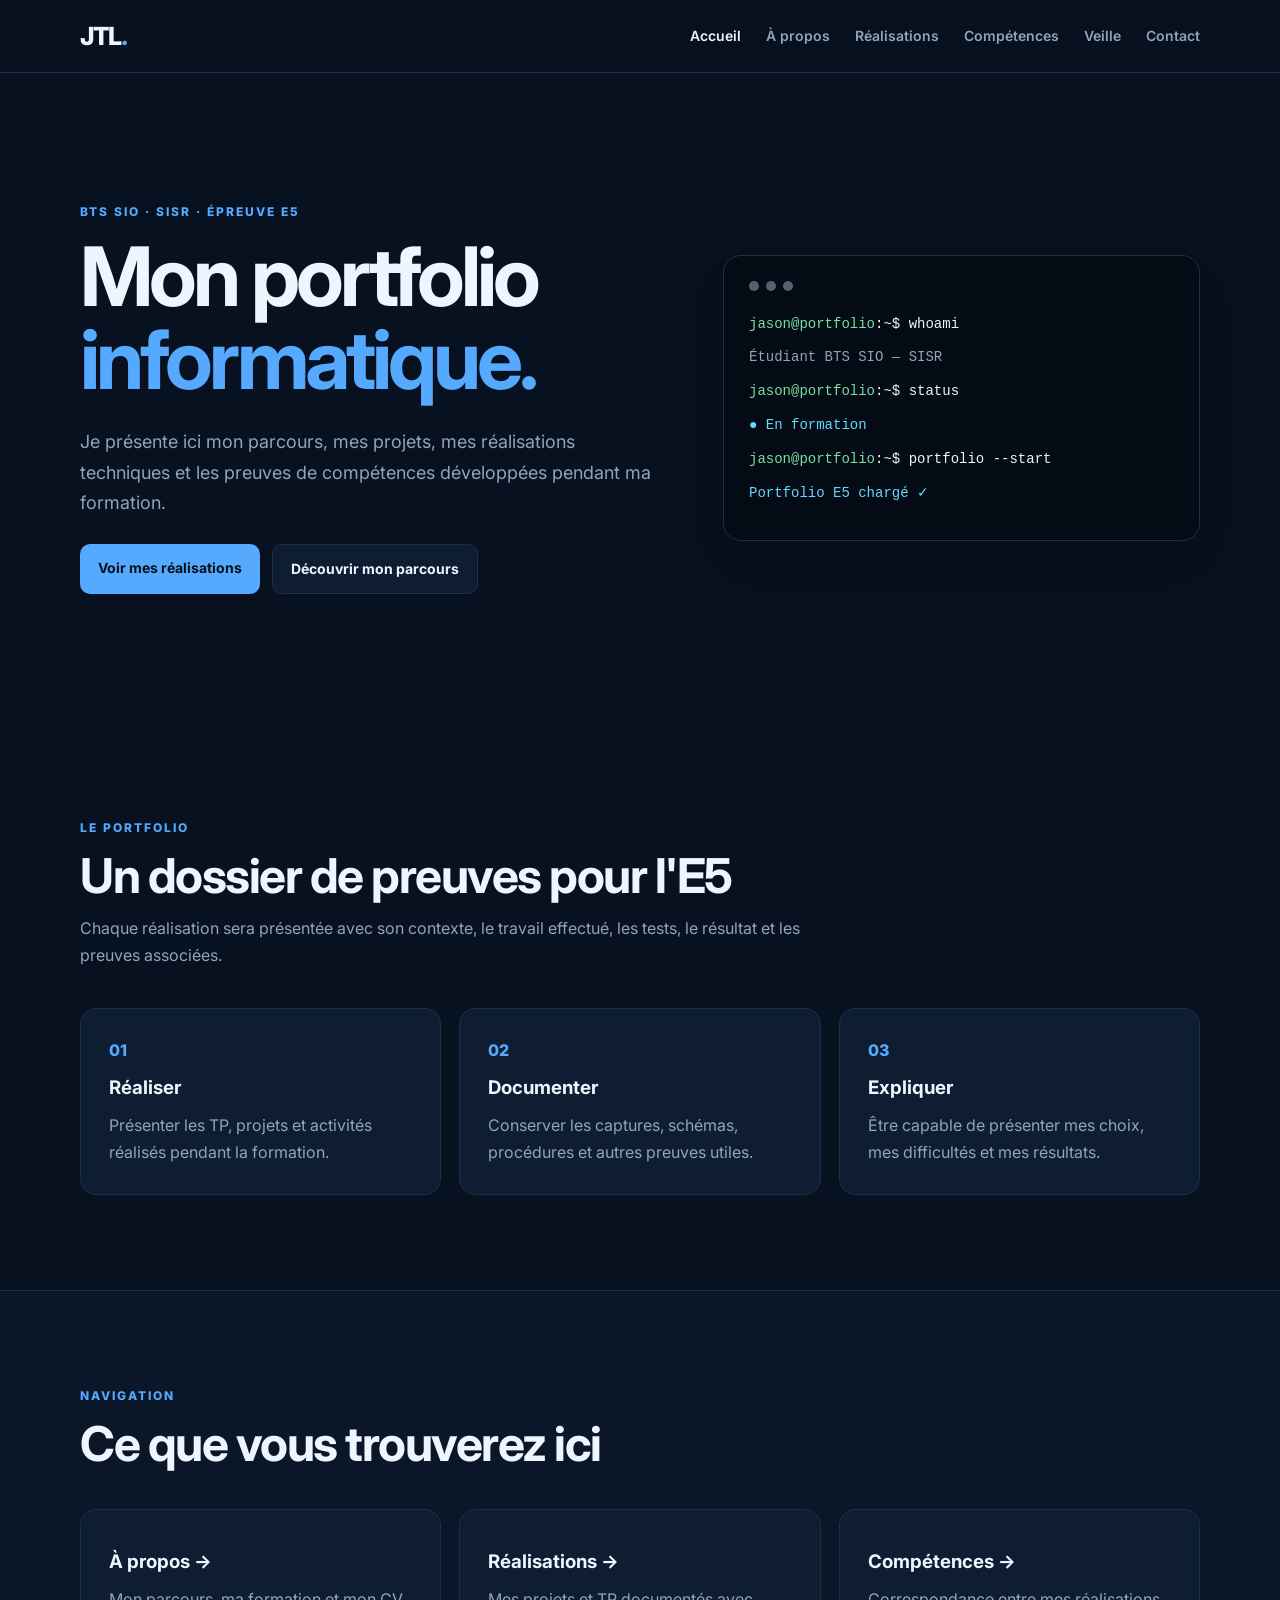
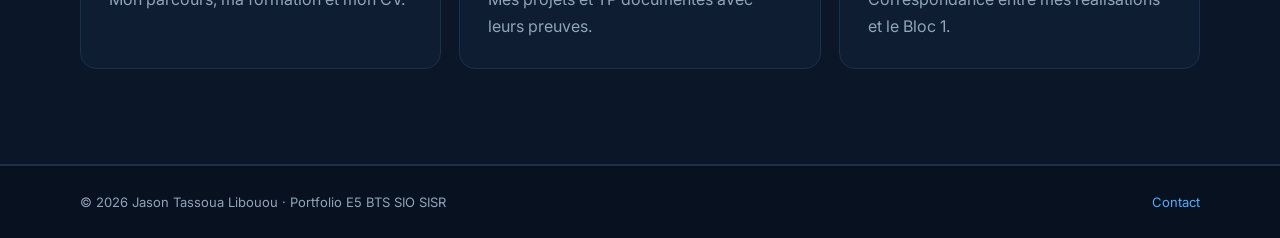
==== index.html @ 5717e43a "Add files via upload" ====
<!DOCTYPE html>
<html lang="fr">
<head>
  <meta charset="UTF-8">
  <meta name="viewport" content="width=device-width, initial-scale=1.0">
  <meta name="description" content="Portfolio E5 - BTS SIO SISR">
  <title>Portfolio E5 | Jason Tassoua Libouou</title>
  <link rel="stylesheet" href="style.css">
</head>
<body>
<header class="header">
  <nav class="nav container">
    <a class="logo" href="index.html">JTL<span>.</span></a>
    <button class="menu-btn" aria-label="Ouvrir le menu">☰</button>
    <div class="nav-links">
      <a class="active" href="index.html">Accueil</a>
      <a href="a-propos.html">À propos</a>
      <a href="realisations.html">Réalisations</a>
      <a href="competences.html">Compétences</a>
      <a href="veille.html">Veille</a>
      <a href="contact.html">Contact</a>
    </div>
  </nav>
</header>

<main>
  <section class="hero container">
    <div class="hero-content">
      <p class="eyebrow">BTS SIO · SISR · Épreuve E5</p>
      <h1>Mon portfolio<br><span>informatique.</span></h1>
      <p class="hero-text">
        Je présente ici mon parcours, mes projets, mes réalisations techniques
        et les preuves de compétences développées pendant ma formation.
      </p>
      <div class="buttons">
        <a class="btn primary" href="realisations.html">Voir mes réalisations</a>
        <a class="btn secondary" href="a-propos.html">Découvrir mon parcours</a>
      </div>
    </div>
    <div class="hero-card">
      <div class="terminal">
        <div class="terminal-top"><i></i><i></i><i></i></div>
        <p><span class="green">jason@portfolio</span>:~$ whoami</p>
        <p class="muted">Étudiant BTS SIO — SISR</p>
        <p><span class="green">jason@portfolio</span>:~$ status</p>
        <p class="blue">● En formation</p>
        <p><span class="green">jason@portfolio</span>:~$ portfolio --start</p>
        <p class="blue">Portfolio E5 chargé ✓</p>
      </div>
    </div>
  </section>

  <section class="section container">
    <div class="section-heading">
      <p class="eyebrow">Le portfolio</p>
      <h2>Un dossier de preuves pour l'E5</h2>
      <p>Chaque réalisation sera présentée avec son contexte, le travail effectué, les tests, le résultat et les preuves associées.</p>
    </div>
    <div class="cards three">
      <article class="card"><span class="number">01</span><h3>Réaliser</h3><p>Présenter les TP, projets et activités réalisés pendant la formation.</p></article>
      <article class="card"><span class="number">02</span><h3>Documenter</h3><p>Conserver les captures, schémas, procédures et autres preuves utiles.</p></article>
      <article class="card"><span class="number">03</span><h3>Expliquer</h3><p>Être capable de présenter mes choix, mes difficultés et mes résultats.</p></article>
    </div>
  </section>

  <section class="section dark-section">
    <div class="container">
      <div class="section-heading">
        <p class="eyebrow">Navigation</p>
        <h2>Ce que vous trouverez ici</h2>
      </div>
      <div class="cards three">
        <a class="card link-card" href="a-propos.html"><h3>À propos →</h3><p>Mon parcours, ma formation et mon CV.</p></a>
        <a class="card link-card" href="realisations.html"><h3>Réalisations →</h3><p>Mes projets et TP documentés avec leurs preuves.</p></a>
        <a class="card link-card" href="competences.html"><h3>Compétences →</h3><p>Correspondance entre mes réalisations et le Bloc 1.</p></a>
      </div>
    </div>
  </section>
</main>

<footer><div class="container footer-content"><p>© 2026 Jason Tassoua Libouou · Portfolio E5 BTS SIO SISR</p><a href="contact.html">Contact</a></div></footer>
<script src="script.js"></script>
</body>
</html>
---- style.css ----
@import url('https://fonts.googleapis.com/css2?family=Inter:wght@400;500;600;700;800&display=swap');
:root{--bg:#07111f;--bg2:#0b1728;--card:#0e1d31;--line:#1b3049;--text:#edf5ff;--muted:#91a4ba;--blue:#55a9ff;--cyan:#62d7ff;--max:1120px}
*{box-sizing:border-box;margin:0;padding:0}html{scroll-behavior:smooth}body{font-family:Inter,Arial,sans-serif;background:var(--bg);color:var(--text);line-height:1.7}a{color:inherit;text-decoration:none}.container{width:min(92%,var(--max));margin:auto}
.header{position:sticky;top:0;z-index:10;background:rgba(7,17,31,.9);backdrop-filter:blur(15px);border-bottom:1px solid var(--line)}.nav{min-height:72px;display:flex;align-items:center;justify-content:space-between}.logo{font-size:25px;font-weight:800;letter-spacing:-1px}.logo span{color:var(--blue)}.nav-links{display:flex;gap:25px}.nav-links a{color:var(--muted);font-size:14px;font-weight:600}.nav-links a:hover,.nav-links .active{color:var(--text)}.menu-btn{display:none;background:none;border:0;color:white;font-size:25px}
.hero{min-height:650px;display:grid;grid-template-columns:1.1fr .9fr;align-items:center;gap:60px}.eyebrow{color:var(--blue);font-size:12px;font-weight:800;letter-spacing:2px;text-transform:uppercase;margin-bottom:12px}.hero h1{font-size:clamp(48px,7vw,82px);line-height:1.02;letter-spacing:-4px}.hero h1 span{color:var(--blue)}.hero-text{max-width:650px;color:var(--muted);font-size:18px;margin:25px 0}.buttons{display:flex;gap:12px;flex-wrap:wrap}.btn{display:inline-block;padding:12px 18px;border-radius:10px;font-weight:700;font-size:14px}.primary{background:var(--blue);color:#06101d}.secondary{border:1px solid var(--line);background:var(--card)}
.terminal{background:#050b14;border:1px solid var(--line);border-radius:18px;padding:25px;box-shadow:0 20px 60px rgba(0,0,0,.25);font-family:monospace;font-size:14px}.terminal-top{display:flex;gap:7px;margin-bottom:22px}.terminal-top i{width:10px;height:10px;border-radius:50%;background:#526273}.terminal p{margin:10px 0}.green{color:#76e0a0}.blue{color:var(--cyan)}.muted{color:var(--muted)}
.section{padding:95px 0}.dark-section,.alt{background:var(--bg2);border-top:1px solid var(--line);border-bottom:1px solid var(--line)}.section-heading{max-width:720px;margin-bottom:38px}.section h2,.page-header h1{font-size:clamp(30px,5vw,48px);line-height:1.1;letter-spacing:-1.5px}.section-heading>p:last-child,.page-header>p:last-child{color:var(--muted);margin-top:12px}.cards{display:grid;gap:18px}.cards.three{grid-template-columns:repeat(3,1fr)}.card{background:var(--card);border:1px solid var(--line);border-radius:16px;padding:28px}.card h3{margin:8px 0}.card p{color:var(--muted)}.number{color:var(--blue);font-weight:800}.link-card{transition:.2s}.link-card:hover{transform:translateY(-4px);border-color:#315a82}
.page-header{padding:105px 0 55px}.page-header h1{font-size:clamp(45px,7vw,70px)}.two-col{display:grid;grid-template-columns:1.4fr .8fr;gap:60px}.two-col p{color:var(--muted);margin:14px 0}.info-box{background:var(--card);border:1px solid var(--line);border-radius:16px;padding:28px;height:max-content}.info-box p{margin:4px 0}.timeline{border-left:1px solid #29445f;margin-left:8px}.timeline-item{padding:0 0 35px 30px;position:relative}.timeline-item:before{content:"";position:absolute;left:-6px;top:9px;width:11px;height:11px;background:var(--blue);border-radius:50%}.timeline-item span{font-size:12px;color:var(--blue);font-weight:800;text-transform:uppercase}.timeline-item p{color:var(--muted)}.cv-section{display:flex;align-items:center;justify-content:space-between;gap:30px}
.notice{padding:18px 22px;background:#0b2036;border:1px solid #21496d;border-radius:12px;margin-bottom:30px;color:#c7d9ec}.realisation-grid{display:grid;grid-template-columns:repeat(3,1fr);gap:18px}.project-card{background:var(--card);border:1px solid var(--line);border-radius:16px;padding:28px;min-height:230px}.project-card h2{font-size:24px;margin:15px 0 10px}.project-card p{color:var(--muted)}.project-card a{display:inline-block;color:var(--blue);font-weight:700;margin-top:20px}.tag{font-size:11px;color:var(--blue);font-weight:800;letter-spacing:1px}
.detail{display:grid;grid-template-columns:1fr 1fr;gap:18px}.detail article{background:var(--card);border:1px solid var(--line);padding:30px;border-radius:16px}.detail h2{font-size:24px;margin:10px 0}.detail p{color:var(--muted)}.step{color:var(--blue);font-weight:800}
.skills-grid{display:grid;grid-template-columns:repeat(2,1fr);gap:18px}.skill{background:var(--card);border:1px solid var(--line);border-radius:16px;padding:30px}.skill>span{color:var(--blue);font-weight:800}.skill h2{font-size:23px;margin:9px 0}.skill p{color:var(--muted)}.skill-proof{border-top:1px solid var(--line);margin-top:18px;padding-top:14px;color:#c4d5e6;font-size:13px}
.table-wrap{overflow:auto;border:1px solid var(--line);border-radius:12px}table{width:100%;border-collapse:collapse;min-width:650px}th,td{text-align:left;padding:14px;border-bottom:1px solid var(--line)}th{background:#102238;font-size:12px;color:var(--blue)}td{color:var(--muted)}
.contact-grid{display:grid;grid-template-columns:repeat(3,1fr);gap:18px}.contact-card{background:var(--card);border:1px solid var(--line);border-radius:16px;padding:30px}.contact-card>span{font-size:24px;color:var(--blue)}.contact-card h2{margin:10px 0}.contact-card p{color:var(--muted)}
footer{border-top:1px solid var(--line);padding:25px 0}.footer-content{display:flex;justify-content:space-between;gap:20px;color:var(--muted);font-size:13px}.footer-content a{color:var(--blue)}
@media(max-width:800px){.menu-btn{display:block}.nav-links{display:none;position:absolute;top:72px;left:0;width:100%;padding:20px;background:var(--bg2);flex-direction:column;border-bottom:1px solid var(--line)}.nav-links.open{display:flex}.hero,.two-col,.detail{grid-template-columns:1fr}.cards.three,.realisation-grid,.skills-grid,.contact-grid{grid-template-columns:1fr}.hero{padding:70px 0}.terminal{margin-bottom:30px}.cv-section{display:block}.cv-section .btn{margin-top:20px}.hero h1{letter-spacing:-2px}.section{padding:70px 0}}
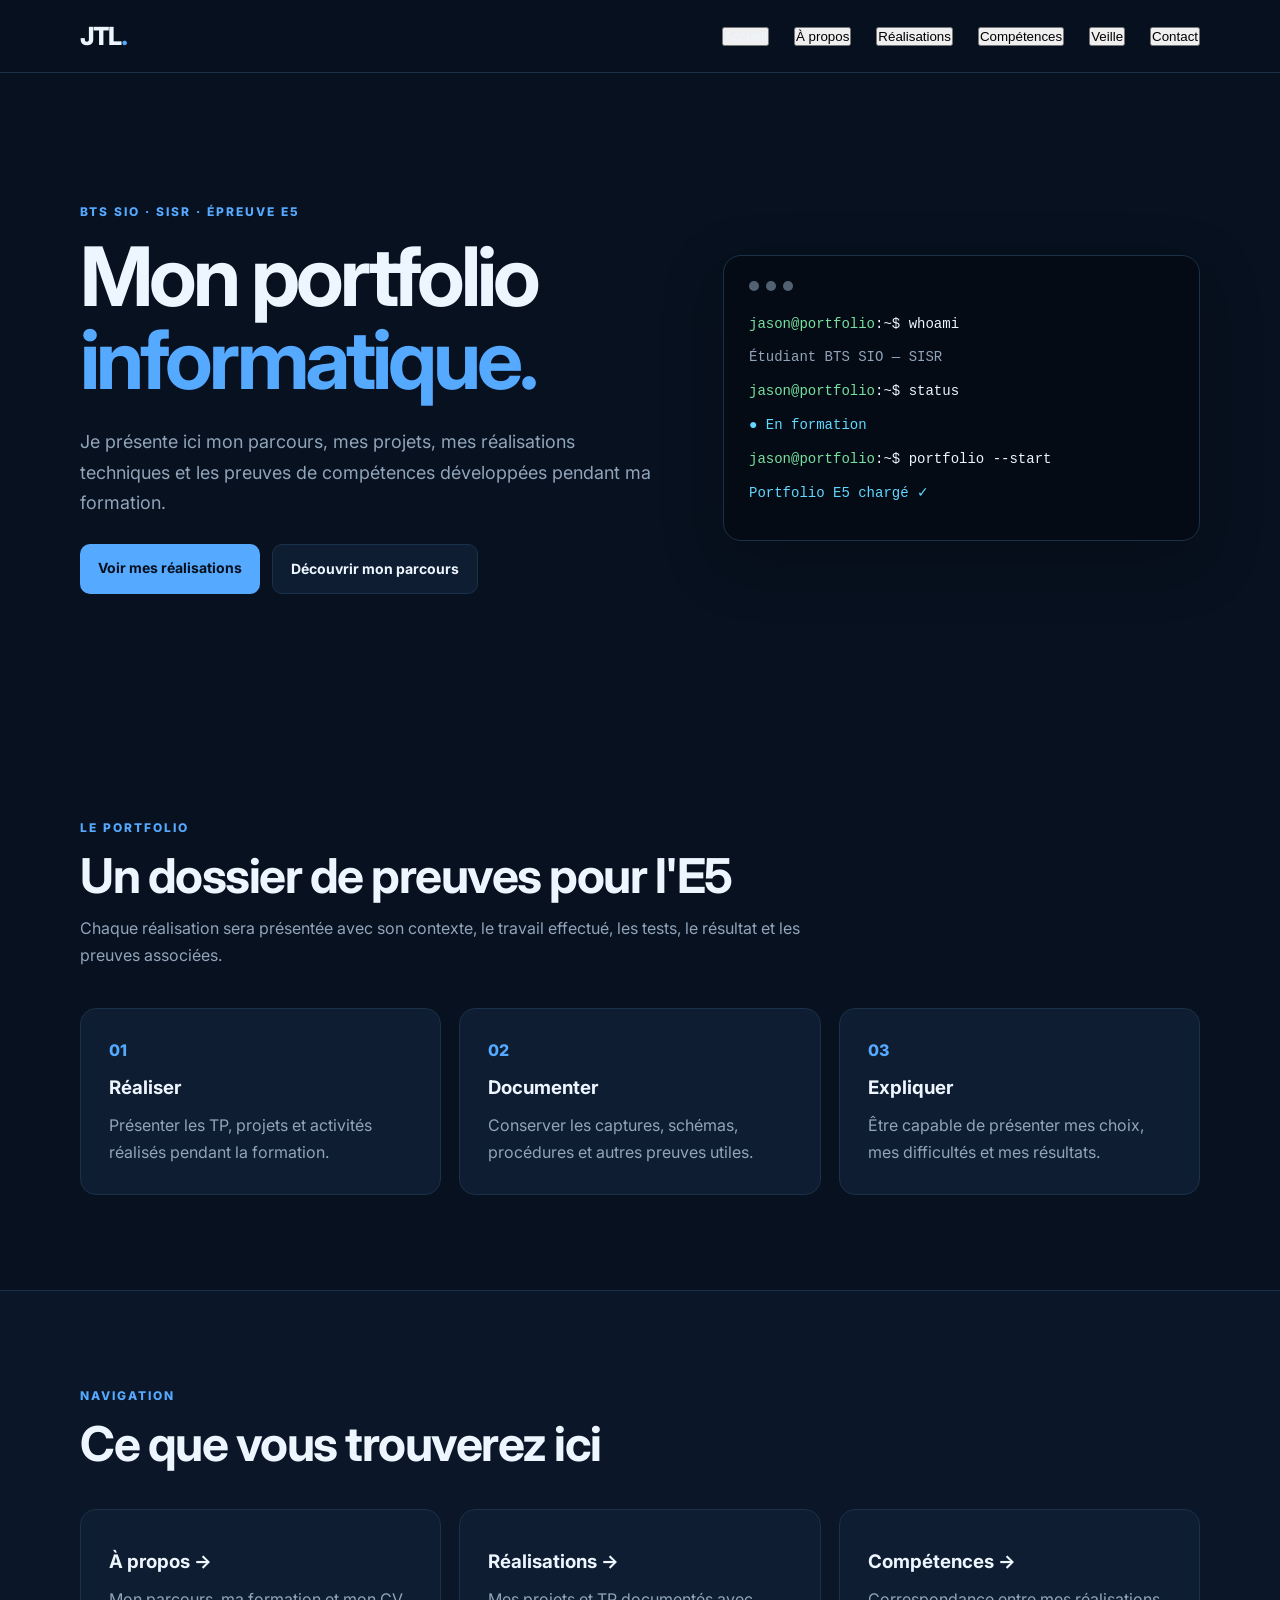
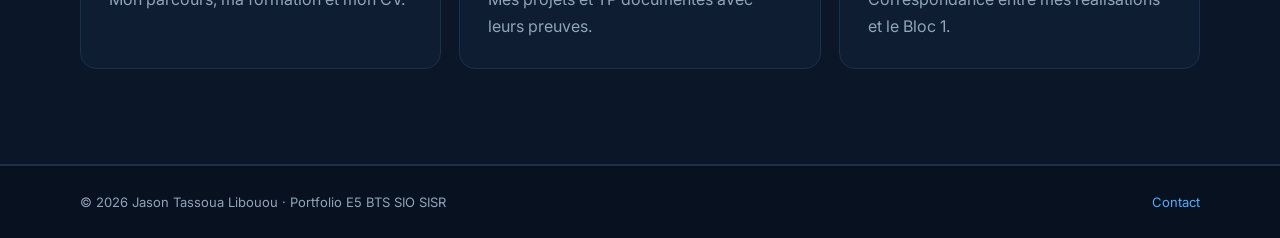
==== commit a4b723f3: "Rename portfolio_e5_veille_ia.html to index.html" ====
--- a/index.html
+++ b/index.html
@@ -1,29 +1,103 @@
-<!DOCTYPE html>
-<html lang="fr">
-<head>
-  <meta charset="UTF-8">
-  <meta name="viewport" content="width=device-width, initial-scale=1.0">
-  <meta name="description" content="Portfolio E5 - BTS SIO SISR">
-  <title>Portfolio E5 | Jason Tassoua Libouou</title>
-  <link rel="stylesheet" href="style.css">
-</head>
-<body>
-<header class="header">
-  <nav class="nav container">
-    <a class="logo" href="index.html">JTL<span>.</span></a>
-    <button class="menu-btn" aria-label="Ouvrir le menu">☰</button>
-    <div class="nav-links">
-      <a class="active" href="index.html">Accueil</a>
-      <a href="a-propos.html">À propos</a>
-      <a href="realisations.html">Réalisations</a>
-      <a href="competences.html">Compétences</a>
-      <a href="veille.html">Veille</a>
-      <a href="contact.html">Contact</a>
-    </div>
-  </nav>
-</header>
-
-<main>
+<!DOCTYPE html><html lang="fr"><head><meta charset="UTF-8"><meta name="viewport" content="width=device-width,initial-scale=1.0"><meta name="description" content="Portfolio E5 BTS SIO SISR"><title>Portfolio E5 | Jason Tassoua Libouou</title><style>@import url('https://fonts.googleapis.com/css2?family=Inter:wght@400;500;600;700;800&display=swap');
+:root{--bg:#07111f;--bg2:#0b1728;--card:#0e1d31;--line:#1b3049;--text:#edf5ff;--muted:#91a4ba;--blue:#55a9ff;--cyan:#62d7ff;--max:1120px}
+*{box-sizing:border-box;margin:0;padding:0}html{scroll-behavior:smooth}body{font-family:Inter,Arial,sans-serif;background:var(--bg);color:var(--text);line-height:1.7}a{color:inherit;text-decoration:none}.container{width:min(92%,var(--max));margin:auto}
+.header{position:sticky;top:0;z-index:10;background:rgba(7,17,31,.9);backdrop-filter:blur(15px);border-bottom:1px solid var(--line)}.nav{min-height:72px;display:flex;align-items:center;justify-content:space-between}.logo{font-size:25px;font-weight:800;letter-spacing:-1px}.logo span{color:var(--blue)}.nav-links{display:flex;gap:25px}.nav-links a{color:var(--muted);font-size:14px;font-weight:600}.nav-links a:hover,.nav-links .active{color:var(--text)}.menu-btn{display:none;background:none;border:0;color:white;font-size:25px}
+.hero{min-height:650px;display:grid;grid-template-columns:1.1fr .9fr;align-items:center;gap:60px}.eyebrow{color:var(--blue);font-size:12px;font-weight:800;letter-spacing:2px;text-transform:uppercase;margin-bottom:12px}.hero h1{font-size:clamp(48px,7vw,82px);line-height:1.02;letter-spacing:-4px}.hero h1 span{color:var(--blue)}.hero-text{max-width:650px;color:var(--muted);font-size:18px;margin:25px 0}.buttons{display:flex;gap:12px;flex-wrap:wrap}.btn{display:inline-block;padding:12px 18px;border-radius:10px;font-weight:700;font-size:14px}.primary{background:var(--blue);color:#06101d}.secondary{border:1px solid var(--line);background:var(--card)}
+.terminal{background:#050b14;border:1px solid var(--line);border-radius:18px;padding:25px;box-shadow:0 20px 60px rgba(0,0,0,.25);font-family:monospace;font-size:14px}.terminal-top{display:flex;gap:7px;margin-bottom:22px}.terminal-top i{width:10px;height:10px;border-radius:50%;background:#526273}.terminal p{margin:10px 0}.green{color:#76e0a0}.blue{color:var(--cyan)}.muted{color:var(--muted)}
+.section{padding:95px 0}.dark-section,.alt{background:var(--bg2);border-top:1px solid var(--line);border-bottom:1px solid var(--line)}.section-heading{max-width:720px;margin-bottom:38px}.section h2,.page-header h1{font-size:clamp(30px,5vw,48px);line-height:1.1;letter-spacing:-1.5px}.section-heading>p:last-child,.page-header>p:last-child{color:var(--muted);margin-top:12px}.cards{display:grid;gap:18px}.cards.three{grid-template-columns:repeat(3,1fr)}.card{background:var(--card);border:1px solid var(--line);border-radius:16px;padding:28px}.card h3{margin:8px 0}.card p{color:var(--muted)}.number{color:var(--blue);font-weight:800}.link-card{transition:.2s}.link-card:hover{transform:translateY(-4px);border-color:#315a82}
+.page-header{padding:105px 0 55px}.page-header h1{font-size:clamp(45px,7vw,70px)}.two-col{display:grid;grid-template-columns:1.4fr .8fr;gap:60px}.two-col p{color:var(--muted);margin:14px 0}.info-box{background:var(--card);border:1px solid var(--line);border-radius:16px;padding:28px;height:max-content}.info-box p{margin:4px 0}.timeline{border-left:1px solid #29445f;margin-left:8px}.timeline-item{padding:0 0 35px 30px;position:relative}.timeline-item:before{content:"";position:absolute;left:-6px;top:9px;width:11px;height:11px;background:var(--blue);border-radius:50%}.timeline-item span{font-size:12px;color:var(--blue);font-weight:800;text-transform:uppercase}.timeline-item p{color:var(--muted)}.cv-section{display:flex;align-items:center;justify-content:space-between;gap:30px}
+.notice{padding:18px 22px;background:#0b2036;border:1px solid #21496d;border-radius:12px;margin-bottom:30px;color:#c7d9ec}.realisation-grid{display:grid;grid-template-columns:repeat(3,1fr);gap:18px}.project-card{background:var(--card);border:1px solid var(--line);border-radius:16px;padding:28px;min-height:230px}.project-card h2{font-size:24px;margin:15px 0 10px}.project-card p{color:var(--muted)}.project-card a{display:inline-block;color:var(--blue);font-weight:700;margin-top:20px}.tag{font-size:11px;color:var(--blue);font-weight:800;letter-spacing:1px}
+.detail{display:grid;grid-template-columns:1fr 1fr;gap:18px}.detail article{background:var(--card);border:1px solid var(--line);padding:30px;border-radius:16px}.detail h2{font-size:24px;margin:10px 0}.detail p{color:var(--muted)}.step{color:var(--blue);font-weight:800}
+.skills-grid{display:grid;grid-template-columns:repeat(2,1fr);gap:18px}.skill{background:var(--card);border:1px solid var(--line);border-radius:16px;padding:30px}.skill>span{color:var(--blue);font-weight:800}.skill h2{font-size:23px;margin:9px 0}.skill p{color:var(--muted)}.skill-proof{border-top:1px solid var(--line);margin-top:18px;padding-top:14px;color:#c4d5e6;font-size:13px}
+.table-wrap{overflow:auto;border:1px solid var(--line);border-radius:12px}table{width:100%;border-collapse:collapse;min-width:650px}th,td{text-align:left;padding:14px;border-bottom:1px solid var(--line)}th{background:#102238;font-size:12px;color:var(--blue)}td{color:var(--muted)}
+.contact-grid{display:grid;grid-template-columns:repeat(3,1fr);gap:18px}.contact-card{background:var(--card);border:1px solid var(--line);border-radius:16px;padding:30px}.contact-card>span{font-size:24px;color:var(--blue)}.contact-card h2{margin:10px 0}.contact-card p{color:var(--muted)}
+footer{border-top:1px solid var(--line);padding:25px 0}.footer-content{display:flex;justify-content:space-between;gap:20px;color:var(--muted);font-size:13px}.footer-content a{color:var(--blue)}
+@media(max-width:800px){.menu-btn{display:block}.nav-links{display:none;position:absolute;top:72px;left:0;width:100%;padding:20px;background:var(--bg2);flex-direction:column;border-bottom:1px solid var(--line)}.nav-links.open{display:flex}.hero,.two-col,.detail{grid-template-columns:1fr}.cards.three,.realisation-grid,.skills-grid,.contact-grid{grid-template-columns:1fr}.hero{padding:70px 0}.terminal{margin-bottom:30px}.cv-section{display:block}.cv-section .btn{margin-top:20px}.hero h1{letter-spacing:-2px}.section{padding:70px 0}}
+
+/* ===== VEILLE TECHNOLOGIQUE ===== */
+.veille-topic{
+  margin-top:18px;
+  padding:22px 24px;
+  background:linear-gradient(135deg,rgba(85,169,255,.10),rgba(98,215,255,.04));
+  border:1px solid #28547d;
+  border-radius:16px;
+}
+.veille-topic .label{
+  display:block;
+  margin-bottom:6px;
+  color:var(--blue);
+  font-size:11px;
+  font-weight:800;
+  letter-spacing:1.2px;
+  text-transform:uppercase;
+}
+.veille-topic strong{font-size:20px;line-height:1.35}
+.veille-list{margin-top:14px;display:grid;gap:10px}
+.veille-list p{margin:0;color:var(--muted)}
+.veille-list b{color:var(--text)}
+.veille-section-title{margin:0 0 24px}
+.veille-fiche{
+  background:var(--card);
+  border:1px solid var(--line);
+  border-radius:18px;
+  overflow:hidden;
+}
+.veille-fiche-head{
+  padding:26px 28px;
+  background:#0b2036;
+  border-bottom:1px solid var(--line);
+}
+.veille-fiche-head .fiche-number{
+  color:var(--cyan);
+  font-size:12px;
+  font-weight:800;
+  letter-spacing:1.5px;
+  text-transform:uppercase;
+}
+.veille-fiche-head h2{font-size:28px;margin:8px 0 12px}
+.veille-meta{display:flex;gap:10px;flex-wrap:wrap}
+.veille-meta span{
+  padding:6px 10px;
+  border:1px solid #294765;
+  border-radius:999px;
+  color:#bdd0e4;
+  font-size:12px;
+}
+.veille-fiche-body{padding:30px 28px}
+.veille-block{margin-bottom:28px}
+.veille-block:last-child{margin-bottom:0}
+.veille-block h3{font-size:18px;margin-bottom:10px}
+.veille-block p{color:var(--muted);margin:0 0 12px}
+.veille-block p:last-child{margin-bottom:0}
+.veille-tags{display:flex;flex-wrap:wrap;gap:9px}
+.veille-tag{
+  padding:7px 10px;
+  border-radius:8px;
+  background:#102843;
+  border:1px solid #234766;
+  color:#bfe4ff;
+  font-size:12px;
+  font-weight:700;
+}
+.veille-source-link{
+  display:inline-block;
+  margin-top:8px;
+  color:var(--blue);
+  font-weight:700;
+}
+.veille-source-link:hover{text-decoration:underline}
+.veille-conclusion{
+  padding:18px 20px;
+  border-left:3px solid var(--blue);
+  background:#0a1a2d;
+  border-radius:0 12px 12px 0;
+}
+@media(max-width:800px){
+  .veille-fiche-head,.veille-fiche-body{padding:22px 20px}
+  .veille-fiche-head h2{font-size:23px}
+}
+
+.page{display:none}.page.active{display:block}</style></head><body><header class="header"><nav class="nav container"><a class="logo" href="#" onclick="showPage('accueil');return false">JTL<span>.</span></a><button class="menu-btn" onclick="toggleMenu()">☰</button><div class="nav-links" id="nav"><button onclick="showPage('accueil')">Accueil</button><button onclick="showPage('apropos')">À propos</button><button onclick="showPage('realisations')">Réalisations</button><button onclick="showPage('competences')">Compétences</button><button onclick="showPage('veille')">Veille</button><button onclick="showPage('contact')">Contact</button></div></nav></header><main><section id="accueil" class="page">
   <section class="hero container">
     <div class="hero-content">
       <p class="eyebrow">BTS SIO · SISR · Épreuve E5</p>
@@ -33,8 +107,8 @@
         et les preuves de compétences développées pendant ma formation.
       </p>
       <div class="buttons">
-        <a class="btn primary" href="realisations.html">Voir mes réalisations</a>
-        <a class="btn secondary" href="a-propos.html">Découvrir mon parcours</a>
+        <a class="btn primary" href="#" onclick="showPage('realisations');return false">Voir mes réalisations</a>
+        <a class="btn secondary" href="#" onclick="showPage('a-propos');return false">Découvrir mon parcours</a>
       </div>
     </div>
     <div class="hero-card">
@@ -70,15 +144,174 @@
         <h2>Ce que vous trouverez ici</h2>
       </div>
       <div class="cards three">
-        <a class="card link-card" href="a-propos.html"><h3>À propos →</h3><p>Mon parcours, ma formation et mon CV.</p></a>
-        <a class="card link-card" href="realisations.html"><h3>Réalisations →</h3><p>Mes projets et TP documentés avec leurs preuves.</p></a>
-        <a class="card link-card" href="competences.html"><h3>Compétences →</h3><p>Correspondance entre mes réalisations et le Bloc 1.</p></a>
+        <a class="card link-card" href="#" onclick="showPage('a-propos');return false"><h3>À propos →</h3><p>Mon parcours, ma formation et mon CV.</p></a>
+        <a class="card link-card" href="#" onclick="showPage('realisations');return false"><h3>Réalisations →</h3><p>Mes projets et TP documentés avec leurs preuves.</p></a>
+        <a class="card link-card" href="#" onclick="showPage('competences');return false"><h3>Compétences →</h3><p>Correspondance entre mes réalisations et le Bloc 1.</p></a>
       </div>
     </div>
   </section>
-</main>
-
-<footer><div class="container footer-content"><p>© 2026 Jason Tassoua Libouou · Portfolio E5 BTS SIO SISR</p><a href="contact.html">Contact</a></div></footer>
-<script src="script.js"></script>
-</body>
-</html>+</section>
+<section id="apropos" class="page">
+<section class="page-header container"><p class="eyebrow">01 · À PROPOS</p><h1>Mon parcours</h1><p>Une présentation synthétique de mon parcours et de ma formation.</p></section>
+<section class="section container two-col">
+  <div><p class="eyebrow">Présentation</p><h2>Jason Tassoua Libouou</h2>
+  <p>Je suis étudiant en deuxième année de <strong>BTS SIO</strong>, option <strong>SISR</strong>. Ce portfolio présente les compétences et les réalisations que je construis pendant ma formation.</p>
+  <p>Mon objectif est de progresser dans le domaine informatique, notamment autour des systèmes, des réseaux et de la cybersécurité.</p></div>
+  <div class="info-box"><h3>Formation</h3><p><strong>BTS SIO — SISR</strong></p><p>2ème année · 2026–2027</p><p>CFA ITIS · Évry</p></div>
+</section>
+<section class="section alt"><div class="container"><div class="section-heading"><p class="eyebrow">Parcours</p><h2>Formation & expériences</h2></div>
+<div class="timeline">
+  <div class="timeline-item"><span>Formation</span><h3>BTS SIO — SISR</h3><p>Deuxième année · CFA ITIS · 2026–2027</p></div>
+  <div class="timeline-item"><span>Diplôme</span><h3>Bac Pro Systèmes Numériques</h3><p>Formation orientée systèmes numériques et informatique.</p></div>
+  <div class="timeline-item"><span>Expériences</span><h3>Expériences professionnelles</h3><p>Expériences dans différents environnements professionnels, notamment en assistance, accueil, logistique et support technique.</p></div>
+</div></div></section>
+<section class="section container cv-section"><div><p class="eyebrow">CV</p><h2>Mon CV</h2><p>Ajoute ici ton CV PDF lorsque tu l'auras préparé.</p></div><a class="btn primary" href="#" onclick="alert('Ajoute ton fichier CV PDF puis remplace ce lien par cv.pdf'); return false;">CV PDF</a></section>
+</section>
+<section id="realisations" class="page">
+<section class="page-header container"><p class="eyebrow">02 · RÉALISATIONS</p><h1>Mes réalisations</h1><p>Cette rubrique sera enrichie après chaque TP ou activité pertinente.</p></section>
+<section class="section container">
+<div class="notice"><strong>Réflexe E5 :</strong> à chaque TP, conserver les preuves utiles : captures importantes, schémas, procédures, tests et résultats.</div>
+<div class="realisation-grid">
+  <article class="project-card placeholder"><div class="tag">À COMPLÉTER</div><h2>TP / Projet 01</h2><p>Ajoute ici ton premier TP. Utilise la fiche détaillée ci-dessous comme structure.</p><a href="#" onclick="showPage('modele');return false">Voir le modèle →</a></article>
+  <article class="project-card placeholder"><div class="tag">À COMPLÉTER</div><h2>TP / Projet 02</h2><p>Une nouvelle réalisation pourra être ajoutée ici.</p><a href="#" onclick="showPage('modele');return false">Voir le modèle →</a></article>
+  <article class="project-card placeholder"><div class="tag">À COMPLÉTER</div><h2>TP / Projet 03</h2><p>Ajoute progressivement les projets réalisés pendant l'année.</p><a href="#" onclick="showPage('modele');return false">Voir le modèle →</a></article>
+</div>
+</section>
+</section>
+<section id="modele" class="page">
+<section class="page-header container"><p class="eyebrow">FICHE E5</p><h1>Nom de la réalisation</h1><p>Remplace ce contenu par les informations de ton TP.</p></section>
+<section class="section container detail">
+  <article><span class="step">01</span><h2>Titre & contexte</h2><p><strong>Organisation :</strong> À compléter</p><p><strong>Situation :</strong> Où ? Pour qui ? Dans quel environnement ?</p></article>
+  <article><span class="step">02</span><h2>Besoin & objectifs</h2><p>Quel problème fallait-il résoudre ? Quel résultat était attendu ?</p></article>
+  <article><span class="step">03</span><h2>Environnement</h2><p>Matériels, systèmes d'exploitation, logiciels, services, technologies et réseau utilisés.</p></article>
+  <article><span class="step">04</span><h2>Travail réalisé</h2><p>Décris les étapes que tu as personnellement réalisées et les choix effectués.</p></article>
+  <article><span class="step">05</span><h2>Contribution personnelle</h2><p>Si le travail était en groupe, indique précisément ce que TU as fait.</p></article>
+  <article><span class="step">06</span><h2>Difficultés</h2><p>Indique les problèmes rencontrés, le diagnostic effectué et les solutions apportées.</p></article>
+  <article><span class="step">07</span><h2>Tests & résultat</h2><p>Explique comment tu as vérifié le fonctionnement et présente le résultat obtenu.</p></article>
+  <article><span class="step">08</span><h2>Compétences & preuves</h2><p>Associe la réalisation aux compétences du Bloc 1 et ajoute les captures, schémas, tickets ou procédures utiles.</p></article>
+</section>
+</section>
+<section id="competences" class="page">
+<section class="page-header container"><p class="eyebrow">03 · COMPÉTENCES</p><h1>Bloc 1</h1><p>Les réalisations seront progressivement reliées aux compétences mobilisées.</p></section>
+<section class="section container">
+<div class="skills-grid">
+<article class="skill"><span>01</span><h2>Gérer le patrimoine informatique</h2><p>Inventaire, comptes, équipements, licences et documentation.</p><div class="skill-proof">Réalisations liées : à compléter</div></article>
+<article class="skill"><span>02</span><h2>Répondre aux incidents</h2><p>Tickets, diagnostic, assistance, résolution et traçabilité.</p><div class="skill-proof">Réalisations liées : à compléter</div></article>
+<article class="skill"><span>03</span><h2>Développer la présence en ligne</h2><p>Site web, CMS, contenu, services et visibilité en ligne.</p><div class="skill-proof">Réalisations liées : portfolio</div></article>
+<article class="skill"><span>04</span><h2>Travailler en mode projet</h2><p>Objectifs, planning, répartition, suivi et bilan.</p><div class="skill-proof">Réalisations liées : à compléter</div></article>
+<article class="skill"><span>05</span><h2>Mettre à disposition un service</h2><p>Installer, configurer, tester, documenter et accompagner.</p><div class="skill-proof">Réalisations liées : à compléter</div></article>
+<article class="skill"><span>06</span><h2>Développement professionnel</h2><p>Veille, portfolio, certifications, CV et projet professionnel.</p><div class="skill-proof">Réalisations liées : portfolio + veille</div></article>
+</div>
+</section>
+<section class="section alt"><div class="container"><div class="section-heading"><p class="eyebrow">Tableau de suivi</p><h2>Réalisations ↔ compétences</h2><p>Complète ce tableau au fur et à mesure de l'année.</p></div>
+<div class="table-wrap"><table><thead><tr><th>Réalisation</th><th>C1</th><th>C2</th><th>C3</th><th>C4</th><th>C5</th><th>C6</th></tr></thead><tbody><tr><td>Portfolio</td><td>—</td><td>—</td><td>✓</td><td>✓</td><td>—</td><td>✓</td></tr><tr><td>TP / Projet 01</td><td>À remplir</td><td>À remplir</td><td>À remplir</td><td>À remplir</td><td>À remplir</td><td>À remplir</td></tr></tbody></table></div></div></section>
+</section>
+<section id="veille" class="page">
+<section class="page-header container">
+  <p class="eyebrow">04 · VEILLE TECHNOLOGIQUE</p>
+  <h1>L'IA dans les jeux vidéo</h1>
+  <p>Suivi de l'évolution de l'intelligence artificielle et de son impact sur la création et l'expérience des jeux vidéo.</p>
+</section>
+
+<section class="section container two-col">
+  <div>
+    <p class="eyebrow">Mon sujet de veille</p>
+    <h2>L'évolution de l'intelligence artificielle dans les jeux vidéo</h2>
+
+    <div class="veille-topic">
+      <span class="label">Problématique</span>
+      <strong>Comment l'intelligence artificielle transforme-t-elle la création et l'expérience des jeux vidéo ?</strong>
+    </div>
+
+    <div class="veille-list">
+      <p><b>Objectif :</b> suivre les nouvelles technologies d'IA utilisées dans le développement, les tests, la génération de contenu et l'expérience des joueurs.</p>
+      <p><b>Début de la veille :</b> 22 septembre 2026</p>
+      <p><b>Pourquoi ce sujet ?</b> L'IA prend une place de plus en plus importante dans les outils de création de jeux. Cette veille permet d'observer concrètement comment les méthodes de développement évoluent.</p>
+    </div>
+  </div>
+
+  <aside class="info-box">
+    <h3>Méthode de veille</h3>
+    <p><strong>Sources suivies :</strong></p>
+    <p>• Newsrooms et blogs officiels des studios</p>
+    <p>• Sites des moteurs de jeu</p>
+    <p>• Articles de presse spécialisée</p>
+    <p>• Conférences et annonces techniques</p>
+    <p style="margin-top:14px"><strong>Pour chaque information :</strong></p>
+    <p>date → source → résumé → technologies → impact → évolution du sujet</p>
+  </aside>
+</section>
+
+<section class="section alt">
+  <div class="container">
+    <div class="section-heading veille-section-title">
+      <p class="eyebrow">Actualités suivies</p>
+      <h2>Mes fiches de veille</h2>
+      <p>Chaque fiche présente une information vérifiée et explique ce qu'elle apporte à l'évolution de mon sujet.</p>
+    </div>
+
+    <article class="veille-fiche">
+      <header class="veille-fiche-head">
+        <span class="fiche-number">Fiche n°1</span>
+        <h2>Roblox fait évoluer l'IA vers un véritable assistant de développement</h2>
+        <div class="veille-meta">
+          <span>15 avril 2026</span>
+          <span>Roblox Newsroom</span>
+          <span>IA générative & agents IA</span>
+        </div>
+      </header>
+
+      <div class="veille-fiche-body">
+        <div class="veille-block">
+          <h3>Résumé de l'information</h3>
+          <p>Roblox a présenté de nouvelles fonctions d'intelligence artificielle intégrées à Roblox Studio et à Roblox Assistant. L'objectif est d'utiliser des agents IA capables d'accompagner les créateurs à plusieurs étapes du développement d'un jeu.</p>
+          <p>L'IA peut participer à une boucle de travail organisée autour de trois grandes étapes : <strong>planifier, construire et tester</strong>. Le mode de planification peut analyser le code et le modèle de données d'un projet afin de produire un plan d'action détaillé et modifiable avant d'effectuer des changements.</p>
+          <p>Roblox ajoute également des outils de génération de modèles et de contenu procédural ainsi qu'un agent de playtest capable d'analyser le jeu, de lire les journaux et de vérifier automatiquement certains comportements.</p>
+          <p>Roblox indique que <strong>44 % des 1 000 créateurs les plus importants de la plateforme</strong> utilisaient déjà Roblox Assistant ou des outils d'IA tiers via MCP pour planifier, construire ou tester leurs jeux pendant la période étudiée.</p>
+        </div>
+
+        <div class="veille-block">
+          <h3>Technologies concernées</h3>
+          <div class="veille-tags">
+            <span class="veille-tag">IA générative</span>
+            <span class="veille-tag">Agents IA</span>
+            <span class="veille-tag">Génération procédurale</span>
+            <span class="veille-tag">Génération 3D</span>
+            <span class="veille-tag">Tests automatisés</span>
+            <span class="veille-tag">Analyse du code et des données</span>
+          </div>
+        </div>
+
+        <div class="veille-block">
+          <h3>Impact sur le gaming</h3>
+          <p>Cette évolution peut accélérer certaines tâches de développement et réduire le temps consacré aux opérations répétitives. L'IA n'est plus seulement utilisée pour générer du contenu : elle peut désormais intervenir dans la préparation d'un projet, sa construction et sa phase de test.</p>
+          <p>Pour les développeurs indépendants et les petites équipes, ces outils peuvent faciliter le prototypage et rendre certaines étapes techniques plus accessibles. Le développeur reste cependant indispensable pour définir l'idée, contrôler les résultats et prendre les décisions artistiques et techniques.</p>
+        </div>
+
+        <div class="veille-block">
+          <h3>Évolution de mon sujet</h3>
+          <div class="veille-conclusion">
+            <p>Cette actualité montre le passage d'une IA utilisée comme simple outil d'assistance à une IA capable d'enchaîner plusieurs tâches dans le cycle de développement. La tendance dépasse Roblox : Unity présente également Unity 7 comme une plateforme conçue pour permettre aux créateurs et aux agents de programmation de collaborer tout au long du cycle de développement.</p>
+          </div>
+        </div>
+
+        <div class="veille-block">
+          <h3>Sources</h3>
+          <p><strong>Source principale :</strong> Roblox, « Roblox Studio is Going Agentic », 15 avril 2026.</p>
+          <a class="veille-source-link" href="https://about.roblox.com/fr/newsroom/2026/04/roblox-studio-going-agentic" target="_blank" rel="noopener">Consulter la publication Roblox →</a>
+          <br>
+          <a class="veille-source-link" href="https://unity.com/releases/unity-7" target="_blank" rel="noopener">Consulter la page Unity 7 →</a>
+        </div>
+      </div>
+    </article>
+  </div>
+</section>
+</section>
+<section id="contact" class="page">
+<section class="page-header container"><p class="eyebrow">05 · CONTACT</p><h1>Me contacter</h1><p>Mes informations professionnelles.</p></section>
+<section class="section container contact-grid">
+<div class="contact-card"><span>✉</span><h2>Email</h2><p>Ajoute ici ton adresse e-mail professionnelle.</p></div>
+<div class="contact-card"><span>⌂</span><h2>GitHub</h2><p>Ajoute ici le lien vers ton profil GitHub.</p></div>
+<div class="contact-card"><span>in</span><h2>LinkedIn</h2><p>Ajoute ici ton profil LinkedIn si tu en as un.</p></div>
+</section>
+</section></main><footer><div class="container footer-content"><p>© 2026 Jason Tassoua Libouou · Portfolio E5 BTS SIO SISR</p><a href="#" onclick="showPage('contact');return false">Contact</a></div></footer><script>function showPage(id){document.querySelectorAll('.page').forEach(p=>p.classList.remove('active'));const p=document.getElementById(id);if(p)p.classList.add('active');document.querySelectorAll('.nav-links button').forEach(b=>b.classList.remove('active'));const n={accueil:'Accueil',apropos:'À propos',realisations:'Réalisations',competences:'Compétences',veille:'Veille',contact:'Contact'};document.querySelectorAll('.nav-links button').forEach(b=>{if(b.textContent===n[id])b.classList.add('active')});document.getElementById('nav').classList.remove('open');window.scrollTo(0,0)}function toggleMenu(){document.getElementById('nav').classList.toggle('open')}showPage('accueil');</script></body></html>
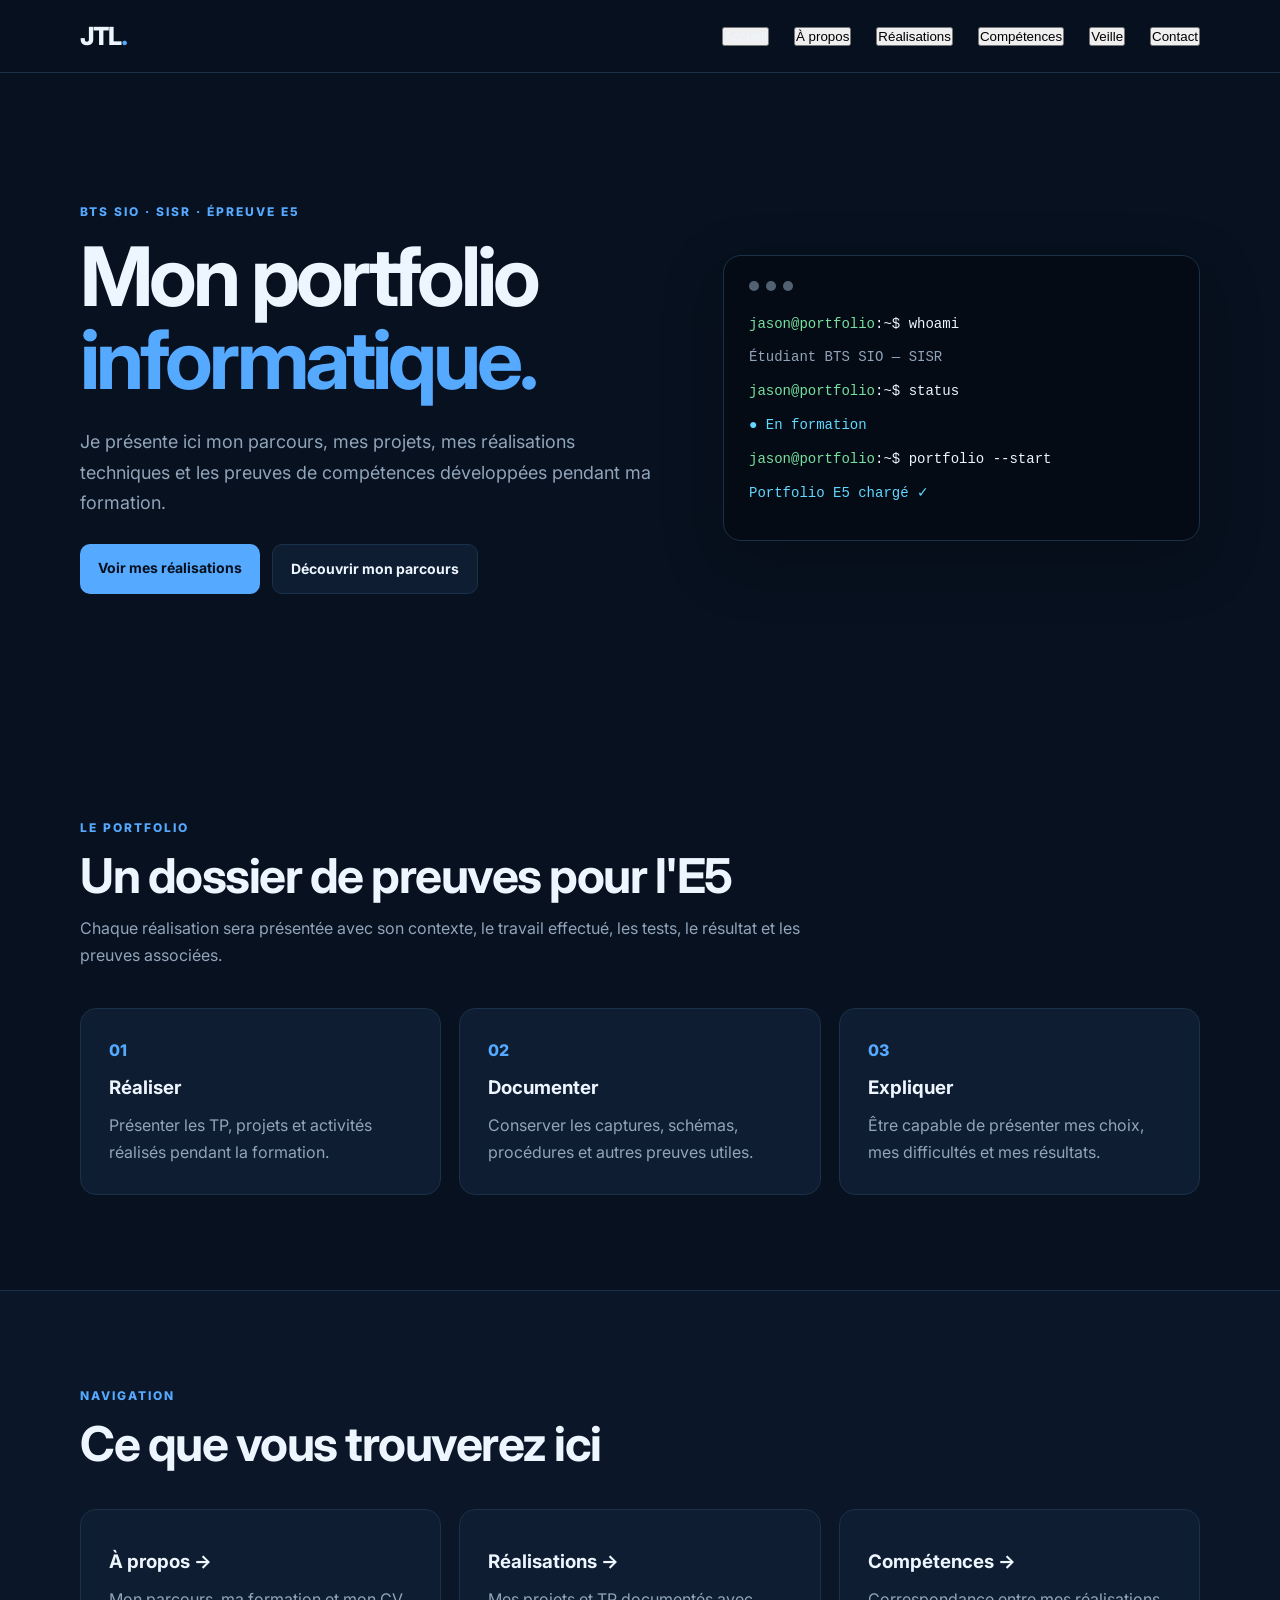
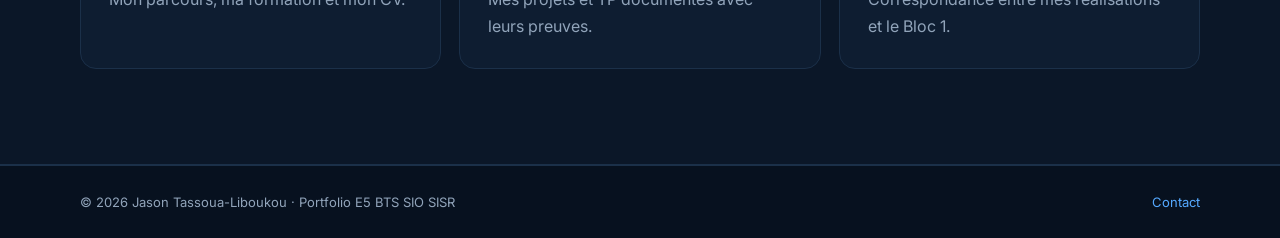
==== commit 5141f0b2: "Correct name and add CV section Updated the name from 'Jason Tassoua Libouou' to 'Jason Tassoua-Libo" ====
--- a/index.html
+++ b/index.html
@@ -1,4 +1,4 @@
-<!DOCTYPE html><html lang="fr"><head><meta charset="UTF-8"><meta name="viewport" content="width=device-width,initial-scale=1.0"><meta name="description" content="Portfolio E5 BTS SIO SISR"><title>Portfolio E5 | Jason Tassoua Libouou</title><style>@import url('https://fonts.googleapis.com/css2?family=Inter:wght@400;500;600;700;800&display=swap');
+<!DOCTYPE html><html lang="fr"><head><meta charset="UTF-8"><meta name="viewport" content="width=device-width,initial-scale=1.0"><meta name="description" content="Portfolio E5 BTS SIO SISR"><title>Portfolio E5 | Jason Tassoua-Liboukou</title><style>@import url('https://fonts.googleapis.com/css2?family=Inter:wght@400;500;600;700;800&display=swap');
 :root{--bg:#07111f;--bg2:#0b1728;--card:#0e1d31;--line:#1b3049;--text:#edf5ff;--muted:#91a4ba;--blue:#55a9ff;--cyan:#62d7ff;--max:1120px}
 *{box-sizing:border-box;margin:0;padding:0}html{scroll-behavior:smooth}body{font-family:Inter,Arial,sans-serif;background:var(--bg);color:var(--text);line-height:1.7}a{color:inherit;text-decoration:none}.container{width:min(92%,var(--max));margin:auto}
 .header{position:sticky;top:0;z-index:10;background:rgba(7,17,31,.9);backdrop-filter:blur(15px);border-bottom:1px solid var(--line)}.nav{min-height:72px;display:flex;align-items:center;justify-content:space-between}.logo{font-size:25px;font-weight:800;letter-spacing:-1px}.logo span{color:var(--blue)}.nav-links{display:flex;gap:25px}.nav-links a{color:var(--muted);font-size:14px;font-weight:600}.nav-links a:hover,.nav-links .active{color:var(--text)}.menu-btn{display:none;background:none;border:0;color:white;font-size:25px}
@@ -97,6 +97,10 @@
   .veille-fiche-head h2{font-size:23px}
 }
 
+.cv-card{display:grid;grid-template-columns:1fr auto;align-items:center;gap:28px;background:var(--card);border:1px solid var(--line);border-radius:16px;padding:30px;width:100%}
+.cv-card p{color:var(--muted);margin-top:8px}.cv-actions{display:flex;gap:10px;flex-wrap:wrap}.cv-note{font-size:12px;color:var(--muted);margin-top:8px}.veille-fiche+.veille-fiche{margin-top:26px}.veille-update{display:inline-block;margin-top:16px;padding:7px 11px;border:1px solid #294765;border-radius:999px;color:#bdd0e4;font-size:12px;background:rgba(14,29,49,.55)}
+@media(max-width:800px){.cv-card{grid-template-columns:1fr}.cv-actions{width:100%}.cv-actions .btn{flex:1;text-align:center}}
+
 .page{display:none}.page.active{display:block}</style></head><body><header class="header"><nav class="nav container"><a class="logo" href="#" onclick="showPage('accueil');return false">JTL<span>.</span></a><button class="menu-btn" onclick="toggleMenu()">☰</button><div class="nav-links" id="nav"><button onclick="showPage('accueil')">Accueil</button><button onclick="showPage('apropos')">À propos</button><button onclick="showPage('realisations')">Réalisations</button><button onclick="showPage('competences')">Compétences</button><button onclick="showPage('veille')">Veille</button><button onclick="showPage('contact')">Contact</button></div></nav></header><main><section id="accueil" class="page">
   <section class="hero container">
     <div class="hero-content">
@@ -154,7 +158,7 @@
 <section id="apropos" class="page">
 <section class="page-header container"><p class="eyebrow">01 · À PROPOS</p><h1>Mon parcours</h1><p>Une présentation synthétique de mon parcours et de ma formation.</p></section>
 <section class="section container two-col">
-  <div><p class="eyebrow">Présentation</p><h2>Jason Tassoua Libouou</h2>
+  <div><p class="eyebrow">Présentation</p><h2>Jason Tassoua-Liboukou</h2>
   <p>Je suis étudiant en deuxième année de <strong>BTS SIO</strong>, option <strong>SISR</strong>. Ce portfolio présente les compétences et les réalisations que je construis pendant ma formation.</p>
   <p>Mon objectif est de progresser dans le domaine informatique, notamment autour des systèmes, des réseaux et de la cybersécurité.</p></div>
   <div class="info-box"><h3>Formation</h3><p><strong>BTS SIO — SISR</strong></p><p>2ème année · 2026–2027</p><p>CFA ITIS · Évry</p></div>
@@ -165,7 +169,20 @@
   <div class="timeline-item"><span>Diplôme</span><h3>Bac Pro Systèmes Numériques</h3><p>Formation orientée systèmes numériques et informatique.</p></div>
   <div class="timeline-item"><span>Expériences</span><h3>Expériences professionnelles</h3><p>Expériences dans différents environnements professionnels, notamment en assistance, accueil, logistique et support technique.</p></div>
 </div></div></section>
-<section class="section container cv-section"><div><p class="eyebrow">CV</p><h2>Mon CV</h2><p>Ajoute ici ton CV PDF lorsque tu l'auras préparé.</p></div><a class="btn primary" href="#" onclick="alert('Ajoute ton fichier CV PDF puis remplace ce lien par cv.pdf'); return false;">CV PDF</a></section>
+<section class="section container cv-section">
+  <div class="cv-card">
+    <div>
+      <p class="eyebrow">CV</p>
+      <h2>Mon CV</h2>
+      <p>Retrouvez mon parcours, mes compétences, mes projets et mes expériences professionnelles dans mon CV.</p>
+      <p class="cv-note">CV mis à disposition directement depuis le portfolio.</p>
+    </div>
+    <div class="cv-actions">
+      <a class="btn primary" href="CV_Jason_Tassoua_Liboukou.pdf" target="_blank" rel="noopener">Ouvrir mon CV</a>
+      <a class="btn secondary" href="CV_Jason_Tassoua_Liboukou.pdf" download>Télécharger le PDF</a>
+    </div>
+  </div>
+</section>
 </section>
 <section id="realisations" class="page">
 <section class="page-header container"><p class="eyebrow">02 · RÉALISATIONS</p><h1>Mes réalisations</h1><p>Cette rubrique sera enrichie après chaque TP ou activité pertinente.</p></section>
@@ -211,6 +228,7 @@
   <p class="eyebrow">04 · VEILLE TECHNOLOGIQUE</p>
   <h1>L'IA dans les jeux vidéo</h1>
   <p>Suivi de l'évolution de l'intelligence artificielle et de son impact sur la création et l'expérience des jeux vidéo.</p>
+  <span class="veille-update">Dernière mise à jour : 14 octobre 2026</span>
 </section>
 
 <section class="section container two-col">
@@ -304,6 +322,62 @@
         </div>
       </div>
     </article>
+
+    <article class="veille-fiche">
+      <header class="veille-fiche-head">
+        <span class="fiche-number">Fiche n°2</span>
+        <h2>Google et Unity veulent rendre la création de jeux par IA accessible à un public beaucoup plus large</h2>
+        <div class="veille-meta">
+          <span>7 octobre 2026</span>
+          <span>Unity</span>
+          <span>Google AI & création de jeux</span>
+        </div>
+      </header>
+
+      <div class="veille-fiche-body">
+        <div class="veille-block">
+          <h3>Résumé de l'information</h3>
+          <p>Le 7 octobre 2026, Google et Unity ont annoncé un partenariat stratégique autour d'une nouvelle plateforme de création de jeux intégrant l'intelligence artificielle. L'objectif annoncé est de réunir les technologies d'IA de Google avec l'expérience de Unity dans les moteurs et outils de création de jeux.</p>
+          <p>Unity présente cette initiative comme une nouvelle manière de créer des expériences interactives avec des outils plus accessibles. Le projet comprend notamment <strong>Unity Spark</strong>, une expérience de création dans le navigateur qui doit permettre de concevoir et partager des jeux sans avoir besoin de connaître auparavant Unity ou le développement de jeux.</p>
+          <p>Unity insiste également sur le fait que l'IA ne doit pas simplement générer un jeu complet en une seule instruction. L'idée est plutôt de donner au créateur un environnement dans lequel il peut construire, modifier, tester et améliorer progressivement son expérience.</p>
+        </div>
+
+        <div class="veille-block">
+          <h3>Technologies concernées</h3>
+          <div class="veille-tags">
+            <span class="veille-tag">IA générative</span>
+            <span class="veille-tag">Création assistée par IA</span>
+            <span class="veille-tag">Création dans le navigateur</span>
+            <span class="veille-tag">Moteur Unity</span>
+            <span class="veille-tag">Google AI</span>
+            <span class="veille-tag">Génération d'expériences interactives</span>
+          </div>
+        </div>
+
+        <div class="veille-block">
+          <h3>Impact sur le gaming</h3>
+          <p>Cette annonce peut réduire encore davantage la barrière d'entrée dans la création de jeux vidéo. Des personnes qui ne maîtrisent pas encore un moteur de jeu ou la programmation pourraient utiliser l'IA comme interface pour transformer une idée en expérience interactive, puis la modifier progressivement.</p>
+          <p>Pour les développeurs plus expérimentés, ces outils peuvent aussi accélérer le prototypage et certaines étapes de production. En revanche, la qualité finale dépend toujours des choix du créateur, de sa capacité à tester le jeu et de son contrôle sur ce qui est généré.</p>
+        </div>
+
+        <div class="veille-block">
+          <h3>Évolution de mon sujet</h3>
+          <div class="veille-conclusion">
+            <p>Ma première fiche montrait une IA qui devient un assistant capable de planifier, construire et tester dans Roblox Studio. Cette deuxième actualité montre une étape supplémentaire : l'IA commence à devenir <strong>une porte d'entrée complète vers la création de jeux</strong>, y compris pour des personnes qui ne sont pas encore développeuses.</p>
+          </div>
+          <p style="margin-top:14px">La tendance de ma veille devient donc plus claire : l'intelligence artificielle ne sert plus seulement à accélérer certaines tâches techniques. Les grands acteurs du secteur cherchent désormais à l'utiliser pour transformer directement la manière dont on commence, construit et partage un jeu vidéo.</p>
+        </div>
+
+        <div class="veille-block">
+          <h3>Sources</h3>
+          <p><strong>Source principale :</strong> Unity, « Google and Unity Partner on New AI Gaming Platform for the Next Era of Interactive Entertainment », 7 octobre 2026.</p>
+          <a class="veille-source-link" href="https://unity.com/news/google-and-unity-partner-on-new-ai-gaming-platform-for-the-next-era-of-interactive-entertainment" target="_blank" rel="noopener">Consulter l'annonce Unity →</a>
+          <br>
+          <a class="veille-source-link" href="https://unity.com/blog/why-we-built-unity-spark" target="_blank" rel="noopener">Consulter la présentation de Unity Spark →</a>
+        </div>
+      </div>
+    </article>
+
   </div>
 </section>
 </section>
@@ -314,4 +388,4 @@
 <div class="contact-card"><span>⌂</span><h2>GitHub</h2><p>Ajoute ici le lien vers ton profil GitHub.</p></div>
 <div class="contact-card"><span>in</span><h2>LinkedIn</h2><p>Ajoute ici ton profil LinkedIn si tu en as un.</p></div>
 </section>
-</section></main><footer><div class="container footer-content"><p>© 2026 Jason Tassoua Libouou · Portfolio E5 BTS SIO SISR</p><a href="#" onclick="showPage('contact');return false">Contact</a></div></footer><script>function showPage(id){document.querySelectorAll('.page').forEach(p=>p.classList.remove('active'));const p=document.getElementById(id);if(p)p.classList.add('active');document.querySelectorAll('.nav-links button').forEach(b=>b.classList.remove('active'));const n={accueil:'Accueil',apropos:'À propos',realisations:'Réalisations',competences:'Compétences',veille:'Veille',contact:'Contact'};document.querySelectorAll('.nav-links button').forEach(b=>{if(b.textContent===n[id])b.classList.add('active')});document.getElementById('nav').classList.remove('open');window.scrollTo(0,0)}function toggleMenu(){document.getElementById('nav').classList.toggle('open')}showPage('accueil');</script></body></html>
+</section></main><footer><div class="container footer-content"><p>© 2026 Jason Tassoua-Liboukou · Portfolio E5 BTS SIO SISR</p><a href="#" onclick="showPage('contact');return false">Contact</a></div></footer><script>function showPage(id){document.querySelectorAll('.page').forEach(p=>p.classList.remove('active'));const p=document.getElementById(id);if(p)p.classList.add('active');document.querySelectorAll('.nav-links button').forEach(b=>b.classList.remove('active'));const n={accueil:'Accueil',apropos:'À propos',realisations:'Réalisations',competences:'Compétences',veille:'Veille',contact:'Contact'};document.querySelectorAll('.nav-links button').forEach(b=>{if(b.textContent===n[id])b.classList.add('active')});document.getElementById('nav').classList.remove('open');window.scrollTo(0,0)}function toggleMenu(){document.getElementById('nav').classList.toggle('open')}showPage('accueil');</script></body></html>
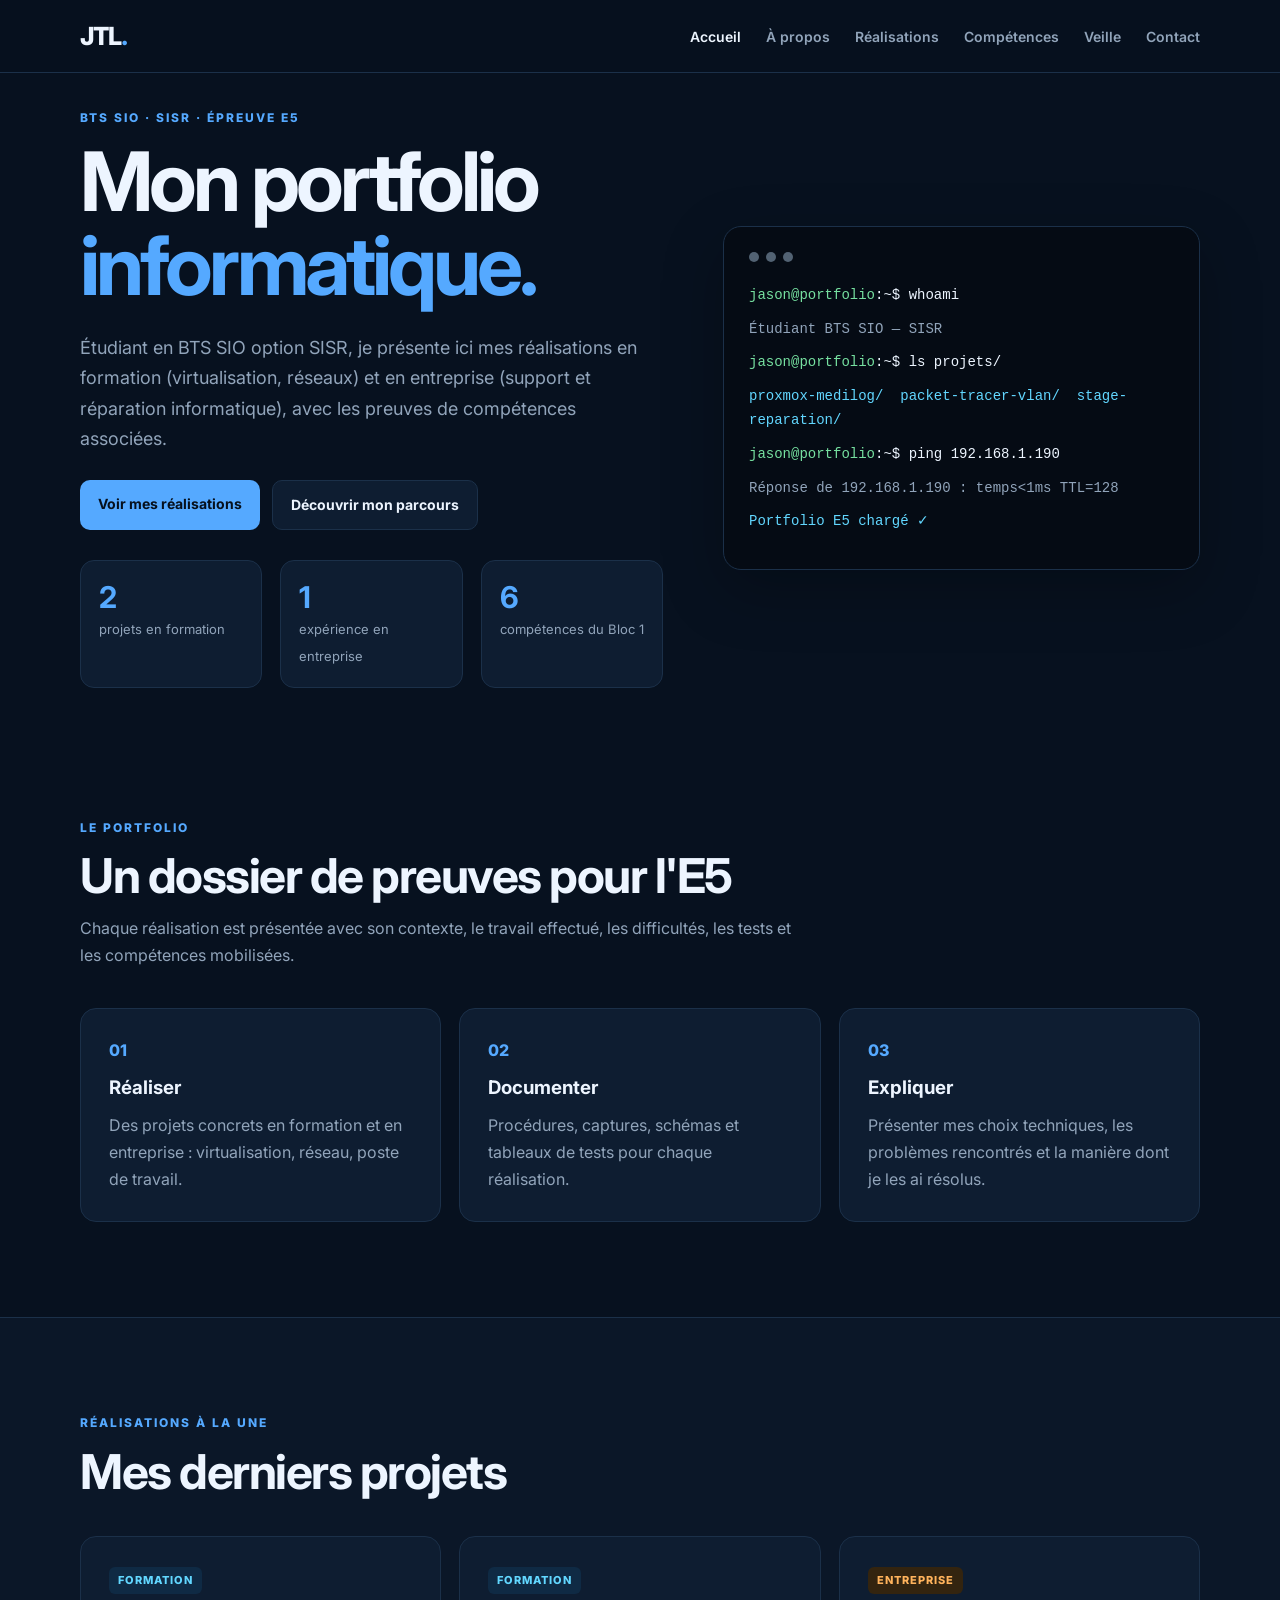
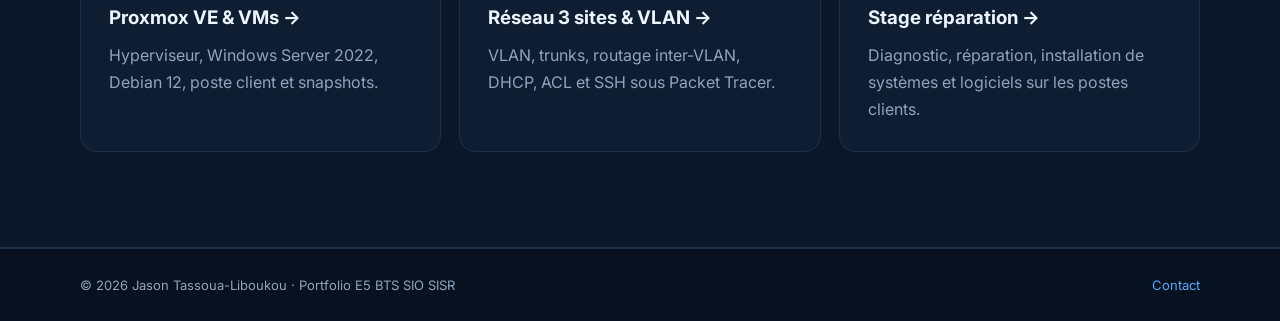
==== commit 9c7c650c: "Change 'Hello World' to 'Goodbye World'" ====
--- a/index.html
+++ b/index.html
@@ -1,118 +1,43 @@
 <!DOCTYPE html><html lang="fr"><head><meta charset="UTF-8"><meta name="viewport" content="width=device-width,initial-scale=1.0"><meta name="description" content="Portfolio E5 BTS SIO SISR"><title>Portfolio E5 | Jason Tassoua-Liboukou</title><style>@import url('https://fonts.googleapis.com/css2?family=Inter:wght@400;500;600;700;800&display=swap');
-:root{--bg:#07111f;--bg2:#0b1728;--card:#0e1d31;--line:#1b3049;--text:#edf5ff;--muted:#91a4ba;--blue:#55a9ff;--cyan:#62d7ff;--max:1120px}
+:root{--bg:#07111f;--bg2:#0b1728;--card:#0e1d31;--line:#1b3049;--text:#edf5ff;--muted:#91a4ba;--blue:#55a9ff;--cyan:#62d7ff;--green:#76e0a0;--orange:#ffb35c;--max:1120px}
 *{box-sizing:border-box;margin:0;padding:0}html{scroll-behavior:smooth}body{font-family:Inter,Arial,sans-serif;background:var(--bg);color:var(--text);line-height:1.7}a{color:inherit;text-decoration:none}.container{width:min(92%,var(--max));margin:auto}
-.header{position:sticky;top:0;z-index:10;background:rgba(7,17,31,.9);backdrop-filter:blur(15px);border-bottom:1px solid var(--line)}.nav{min-height:72px;display:flex;align-items:center;justify-content:space-between}.logo{font-size:25px;font-weight:800;letter-spacing:-1px}.logo span{color:var(--blue)}.nav-links{display:flex;gap:25px}.nav-links a{color:var(--muted);font-size:14px;font-weight:600}.nav-links a:hover,.nav-links .active{color:var(--text)}.menu-btn{display:none;background:none;border:0;color:white;font-size:25px}
+.header{position:sticky;top:0;z-index:10;background:rgba(7,17,31,.9);backdrop-filter:blur(15px);border-bottom:1px solid var(--line)}.nav{min-height:72px;display:flex;align-items:center;justify-content:space-between}.logo{font-size:25px;font-weight:800;letter-spacing:-1px}.logo span{color:var(--blue)}.nav-links{display:flex;gap:25px}.nav-links button{background:none;border:0;cursor:pointer;font-family:inherit;color:var(--muted);font-size:14px;font-weight:600}.nav-links button:hover,.nav-links .active{color:var(--text)}.menu-btn{display:none;background:none;border:0;color:white;font-size:25px;cursor:pointer}
 .hero{min-height:650px;display:grid;grid-template-columns:1.1fr .9fr;align-items:center;gap:60px}.eyebrow{color:var(--blue);font-size:12px;font-weight:800;letter-spacing:2px;text-transform:uppercase;margin-bottom:12px}.hero h1{font-size:clamp(48px,7vw,82px);line-height:1.02;letter-spacing:-4px}.hero h1 span{color:var(--blue)}.hero-text{max-width:650px;color:var(--muted);font-size:18px;margin:25px 0}.buttons{display:flex;gap:12px;flex-wrap:wrap}.btn{display:inline-block;padding:12px 18px;border-radius:10px;font-weight:700;font-size:14px}.primary{background:var(--blue);color:#06101d}.secondary{border:1px solid var(--line);background:var(--card)}
-.terminal{background:#050b14;border:1px solid var(--line);border-radius:18px;padding:25px;box-shadow:0 20px 60px rgba(0,0,0,.25);font-family:monospace;font-size:14px}.terminal-top{display:flex;gap:7px;margin-bottom:22px}.terminal-top i{width:10px;height:10px;border-radius:50%;background:#526273}.terminal p{margin:10px 0}.green{color:#76e0a0}.blue{color:var(--cyan)}.muted{color:var(--muted)}
-.section{padding:95px 0}.dark-section,.alt{background:var(--bg2);border-top:1px solid var(--line);border-bottom:1px solid var(--line)}.section-heading{max-width:720px;margin-bottom:38px}.section h2,.page-header h1{font-size:clamp(30px,5vw,48px);line-height:1.1;letter-spacing:-1.5px}.section-heading>p:last-child,.page-header>p:last-child{color:var(--muted);margin-top:12px}.cards{display:grid;gap:18px}.cards.three{grid-template-columns:repeat(3,1fr)}.card{background:var(--card);border:1px solid var(--line);border-radius:16px;padding:28px}.card h3{margin:8px 0}.card p{color:var(--muted)}.number{color:var(--blue);font-weight:800}.link-card{transition:.2s}.link-card:hover{transform:translateY(-4px);border-color:#315a82}
-.page-header{padding:105px 0 55px}.page-header h1{font-size:clamp(45px,7vw,70px)}.two-col{display:grid;grid-template-columns:1.4fr .8fr;gap:60px}.two-col p{color:var(--muted);margin:14px 0}.info-box{background:var(--card);border:1px solid var(--line);border-radius:16px;padding:28px;height:max-content}.info-box p{margin:4px 0}.timeline{border-left:1px solid #29445f;margin-left:8px}.timeline-item{padding:0 0 35px 30px;position:relative}.timeline-item:before{content:"";position:absolute;left:-6px;top:9px;width:11px;height:11px;background:var(--blue);border-radius:50%}.timeline-item span{font-size:12px;color:var(--blue);font-weight:800;text-transform:uppercase}.timeline-item p{color:var(--muted)}.cv-section{display:flex;align-items:center;justify-content:space-between;gap:30px}
-.notice{padding:18px 22px;background:#0b2036;border:1px solid #21496d;border-radius:12px;margin-bottom:30px;color:#c7d9ec}.realisation-grid{display:grid;grid-template-columns:repeat(3,1fr);gap:18px}.project-card{background:var(--card);border:1px solid var(--line);border-radius:16px;padding:28px;min-height:230px}.project-card h2{font-size:24px;margin:15px 0 10px}.project-card p{color:var(--muted)}.project-card a{display:inline-block;color:var(--blue);font-weight:700;margin-top:20px}.tag{font-size:11px;color:var(--blue);font-weight:800;letter-spacing:1px}
-.detail{display:grid;grid-template-columns:1fr 1fr;gap:18px}.detail article{background:var(--card);border:1px solid var(--line);padding:30px;border-radius:16px}.detail h2{font-size:24px;margin:10px 0}.detail p{color:var(--muted)}.step{color:var(--blue);font-weight:800}
+.terminal{background:#050b14;border:1px solid var(--line);border-radius:18px;padding:25px;box-shadow:0 20px 60px rgba(0,0,0,.25);font-family:monospace;font-size:14px}.terminal-top{display:flex;gap:7px;margin-bottom:22px}.terminal-top i{width:10px;height:10px;border-radius:50%;background:#526273}.terminal p{margin:10px 0}.green{color:var(--green)}.blue{color:var(--cyan)}.muted{color:var(--muted)}
+.section{padding:95px 0}.dark-section,.alt{background:var(--bg2);border-top:1px solid var(--line);border-bottom:1px solid var(--line)}.section-heading{max-width:720px;margin-bottom:38px}.section h2,.page-header h1{font-size:clamp(30px,5vw,48px);line-height:1.1;letter-spacing:-1.5px}.section-heading>p:last-child,.page-header>p:last-child{color:var(--muted);margin-top:12px}.cards{display:grid;gap:18px}.cards.three{grid-template-columns:repeat(3,1fr)}.card{background:var(--card);border:1px solid var(--line);border-radius:16px;padding:28px}.card h3{margin:8px 0}.card p{color:var(--muted)}.number{color:var(--blue);font-weight:800}.link-card{transition:.2s;cursor:pointer}.link-card:hover{transform:translateY(-4px);border-color:#315a82}
+.stats{display:grid;grid-template-columns:repeat(3,1fr);gap:18px;margin-top:30px}.stat{background:var(--card);border:1px solid var(--line);border-radius:14px;padding:18px}.stat b{display:block;font-size:30px;color:var(--blue);line-height:1.2}.stat span{color:var(--muted);font-size:13px}
+.page-header{padding:105px 0 55px}.page-header h1{font-size:clamp(40px,7vw,64px)}.two-col{display:grid;grid-template-columns:1.4fr .8fr;gap:60px}.two-col p{color:var(--muted);margin:14px 0}.info-box{background:var(--card);border:1px solid var(--line);border-radius:16px;padding:28px;height:max-content}.info-box p{margin:4px 0}.timeline{border-left:1px solid #29445f;margin-left:8px}.timeline-item{padding:0 0 35px 30px;position:relative}.timeline-item:before{content:"";position:absolute;left:-6px;top:9px;width:11px;height:11px;background:var(--blue);border-radius:50%}.timeline-item span{font-size:12px;color:var(--blue);font-weight:800;text-transform:uppercase}.timeline-item p{color:var(--muted)}.cv-section{display:flex;align-items:center;justify-content:space-between;gap:30px}
+.notice{padding:18px 22px;background:#0b2036;border:1px solid #21496d;border-radius:12px;margin-bottom:30px;color:#c7d9ec}
+.filters{display:flex;gap:10px;flex-wrap:wrap;margin-bottom:24px}.filters button{padding:8px 14px;border-radius:999px;border:1px solid var(--line);background:var(--card);color:var(--muted);font:600 13px Inter,Arial,sans-serif;cursor:pointer}.filters button.on{background:var(--blue);color:#06101d;border-color:var(--blue)}
+.realisation-grid{display:grid;grid-template-columns:repeat(3,1fr);gap:18px}.project-card{background:var(--card);border:1px solid var(--line);border-radius:16px;padding:28px;min-height:260px;display:flex;flex-direction:column}.project-card h2{font-size:22px;margin:12px 0 10px;line-height:1.3}.project-card p{color:var(--muted)}.project-card a{display:inline-block;color:var(--blue);font-weight:700;margin-top:auto;padding-top:20px}.tag{font-size:11px;font-weight:800;letter-spacing:1px;padding:4px 9px;border-radius:6px;display:inline-block;width:max-content}.tag.cours{color:var(--cyan);background:#0f2a44}.tag.ent{color:var(--orange);background:#33240f}.tag.todo{color:var(--muted);background:#132235}.chips{display:flex;flex-wrap:wrap;gap:6px;margin-top:12px}.chips span{font-size:11px;padding:3px 8px;border:1px solid #234766;border-radius:6px;color:#bfe4ff}
+.detail{display:grid;grid-template-columns:1fr 1fr;gap:18px}.detail article{background:var(--card);border:1px solid var(--line);padding:30px;border-radius:16px}.detail article.wide{grid-column:1/-1}.detail h2{font-size:24px;margin:10px 0}.detail p{color:var(--muted);margin-bottom:8px}.detail ul{color:var(--muted);padding-left:20px}.detail li{margin:4px 0}.detail strong{color:var(--text)}.step{color:var(--blue);font-weight:800}.back{display:inline-block;color:var(--blue);font-weight:700;margin-bottom:18px;cursor:pointer;background:none;border:0;font:700 14px Inter,Arial,sans-serif}
+.todo-note{color:var(--orange)!important;font-size:13px}
 .skills-grid{display:grid;grid-template-columns:repeat(2,1fr);gap:18px}.skill{background:var(--card);border:1px solid var(--line);border-radius:16px;padding:30px}.skill>span{color:var(--blue);font-weight:800}.skill h2{font-size:23px;margin:9px 0}.skill p{color:var(--muted)}.skill-proof{border-top:1px solid var(--line);margin-top:18px;padding-top:14px;color:#c4d5e6;font-size:13px}
-.table-wrap{overflow:auto;border:1px solid var(--line);border-radius:12px}table{width:100%;border-collapse:collapse;min-width:650px}th,td{text-align:left;padding:14px;border-bottom:1px solid var(--line)}th{background:#102238;font-size:12px;color:var(--blue)}td{color:var(--muted)}
+.table-wrap{overflow:auto;border:1px solid var(--line);border-radius:12px}table{width:100%;border-collapse:collapse;min-width:650px}th,td{text-align:left;padding:14px;border-bottom:1px solid var(--line)}th{background:#102238;font-size:12px;color:var(--blue)}td{color:var(--muted)}td.ok{color:var(--green);font-weight:800}
 .contact-grid{display:grid;grid-template-columns:repeat(3,1fr);gap:18px}.contact-card{background:var(--card);border:1px solid var(--line);border-radius:16px;padding:30px}.contact-card>span{font-size:24px;color:var(--blue)}.contact-card h2{margin:10px 0}.contact-card p{color:var(--muted)}
 footer{border-top:1px solid var(--line);padding:25px 0}.footer-content{display:flex;justify-content:space-between;gap:20px;color:var(--muted);font-size:13px}.footer-content a{color:var(--blue)}
-@media(max-width:800px){.menu-btn{display:block}.nav-links{display:none;position:absolute;top:72px;left:0;width:100%;padding:20px;background:var(--bg2);flex-direction:column;border-bottom:1px solid var(--line)}.nav-links.open{display:flex}.hero,.two-col,.detail{grid-template-columns:1fr}.cards.three,.realisation-grid,.skills-grid,.contact-grid{grid-template-columns:1fr}.hero{padding:70px 0}.terminal{margin-bottom:30px}.cv-section{display:block}.cv-section .btn{margin-top:20px}.hero h1{letter-spacing:-2px}.section{padding:70px 0}}
-
-/* ===== VEILLE TECHNOLOGIQUE ===== */
-.veille-topic{
-  margin-top:18px;
-  padding:22px 24px;
-  background:linear-gradient(135deg,rgba(85,169,255,.10),rgba(98,215,255,.04));
-  border:1px solid #28547d;
-  border-radius:16px;
-}
-.veille-topic .label{
-  display:block;
-  margin-bottom:6px;
-  color:var(--blue);
-  font-size:11px;
-  font-weight:800;
-  letter-spacing:1.2px;
-  text-transform:uppercase;
-}
-.veille-topic strong{font-size:20px;line-height:1.35}
-.veille-list{margin-top:14px;display:grid;gap:10px}
-.veille-list p{margin:0;color:var(--muted)}
-.veille-list b{color:var(--text)}
-.veille-section-title{margin:0 0 24px}
-.veille-fiche{
-  background:var(--card);
-  border:1px solid var(--line);
-  border-radius:18px;
-  overflow:hidden;
-}
-.veille-fiche-head{
-  padding:26px 28px;
-  background:#0b2036;
-  border-bottom:1px solid var(--line);
-}
-.veille-fiche-head .fiche-number{
-  color:var(--cyan);
-  font-size:12px;
-  font-weight:800;
-  letter-spacing:1.5px;
-  text-transform:uppercase;
-}
-.veille-fiche-head h2{font-size:28px;margin:8px 0 12px}
-.veille-meta{display:flex;gap:10px;flex-wrap:wrap}
-.veille-meta span{
-  padding:6px 10px;
-  border:1px solid #294765;
-  border-radius:999px;
-  color:#bdd0e4;
-  font-size:12px;
-}
-.veille-fiche-body{padding:30px 28px}
-.veille-block{margin-bottom:28px}
-.veille-block:last-child{margin-bottom:0}
-.veille-block h3{font-size:18px;margin-bottom:10px}
-.veille-block p{color:var(--muted);margin:0 0 12px}
-.veille-block p:last-child{margin-bottom:0}
-.veille-tags{display:flex;flex-wrap:wrap;gap:9px}
-.veille-tag{
-  padding:7px 10px;
-  border-radius:8px;
-  background:#102843;
-  border:1px solid #234766;
-  color:#bfe4ff;
-  font-size:12px;
-  font-weight:700;
-}
-.veille-source-link{
-  display:inline-block;
-  margin-top:8px;
-  color:var(--blue);
-  font-weight:700;
-}
-.veille-source-link:hover{text-decoration:underline}
-.veille-conclusion{
-  padding:18px 20px;
-  border-left:3px solid var(--blue);
-  background:#0a1a2d;
-  border-radius:0 12px 12px 0;
-}
-@media(max-width:800px){
-  .veille-fiche-head,.veille-fiche-body{padding:22px 20px}
-  .veille-fiche-head h2{font-size:23px}
-}
-
-.cv-card{display:grid;grid-template-columns:1fr auto;align-items:center;gap:28px;background:var(--card);border:1px solid var(--line);border-radius:16px;padding:30px;width:100%}
-.cv-card p{color:var(--muted);margin-top:8px}.cv-actions{display:flex;gap:10px;flex-wrap:wrap}.cv-note{font-size:12px;color:var(--muted);margin-top:8px}.veille-fiche+.veille-fiche{margin-top:26px}.veille-update{display:inline-block;margin-top:16px;padding:7px 11px;border:1px solid #294765;border-radius:999px;color:#bdd0e4;font-size:12px;background:rgba(14,29,49,.55)}
-@media(max-width:800px){.cv-card{grid-template-columns:1fr}.cv-actions{width:100%}.cv-actions .btn{flex:1;text-align:center}}
-
-.page{display:none}.page.active{display:block}</style></head><body><header class="header"><nav class="nav container"><a class="logo" href="#" onclick="showPage('accueil');return false">JTL<span>.</span></a><button class="menu-btn" onclick="toggleMenu()">☰</button><div class="nav-links" id="nav"><button onclick="showPage('accueil')">Accueil</button><button onclick="showPage('apropos')">À propos</button><button onclick="showPage('realisations')">Réalisations</button><button onclick="showPage('competences')">Compétences</button><button onclick="showPage('veille')">Veille</button><button onclick="showPage('contact')">Contact</button></div></nav></header><main><section id="accueil" class="page">
+.veille-topic{margin-top:18px;padding:22px 24px;background:linear-gradient(135deg,rgba(85,169,255,.10),rgba(98,215,255,.04));border:1px solid #28547d;border-radius:16px}.veille-topic .label{display:block;margin-bottom:6px;color:var(--blue);font-size:11px;font-weight:800;letter-spacing:1.2px;text-transform:uppercase}.veille-topic strong{font-size:20px;line-height:1.35}.veille-list{margin-top:14px;display:grid;gap:10px}.veille-list p{margin:0;color:var(--muted)}.veille-list b{color:var(--text)}.veille-section-title{margin:0 0 24px}.veille-fiche{background:var(--card);border:1px solid var(--line);border-radius:18px;overflow:hidden}.veille-fiche-head{padding:26px 28px;background:#0b2036;border-bottom:1px solid var(--line)}.veille-fiche-head .fiche-number{color:var(--cyan);font-size:12px;font-weight:800;letter-spacing:1.5px;text-transform:uppercase}.veille-fiche-head h2{font-size:28px;margin:8px 0 12px}.veille-meta{display:flex;gap:10px;flex-wrap:wrap}.veille-meta span{padding:6px 10px;border:1px solid #294765;border-radius:999px;color:#bdd0e4;font-size:12px}.veille-fiche-body{padding:30px 28px}.veille-block{margin-bottom:28px}.veille-block:last-child{margin-bottom:0}.veille-block h3{font-size:18px;margin-bottom:10px}.veille-block p{color:var(--muted);margin:0 0 12px}.veille-block p:last-child{margin-bottom:0}.veille-tags{display:flex;flex-wrap:wrap;gap:9px}.veille-tag{padding:7px 10px;border-radius:8px;background:#102843;border:1px solid #234766;color:#bfe4ff;font-size:12px;font-weight:700}.veille-source-link{display:inline-block;margin-top:8px;color:var(--blue);font-weight:700}.veille-source-link:hover{text-decoration:underline}.veille-conclusion{padding:18px 20px;border-left:3px solid var(--blue);background:#0a1a2d;border-radius:0 12px 12px 0}
+.cv-card{display:grid;grid-template-columns:1fr auto;align-items:center;gap:28px;background:var(--card);border:1px solid var(--line);border-radius:16px;padding:30px;width:100%}.cv-card p{color:var(--muted);margin-top:8px}.cv-actions{display:flex;gap:10px;flex-wrap:wrap}.cv-note{font-size:12px;color:var(--muted);margin-top:8px}.veille-fiche+.veille-fiche{margin-top:26px}.veille-update{display:inline-block;margin-top:16px;padding:7px 11px;border:1px solid #294765;border-radius:999px;color:#bdd0e4;font-size:12px;background:rgba(14,29,49,.55)}
+@media(max-width:800px){.menu-btn{display:block}.nav-links{display:none;position:absolute;top:72px;left:0;width:100%;padding:20px;background:var(--bg2);flex-direction:column;border-bottom:1px solid var(--line)}.nav-links.open{display:flex}.hero,.two-col,.detail{grid-template-columns:1fr}.cards.three,.realisation-grid,.skills-grid,.contact-grid,.stats{grid-template-columns:1fr}.hero{padding:70px 0}.terminal{margin-bottom:30px}.cv-section{display:block}.hero h1{letter-spacing:-2px}.section{padding:70px 0}.veille-fiche-head,.veille-fiche-body{padding:22px 20px}.veille-fiche-head h2{font-size:23px}.cv-card{grid-template-columns:1fr}.cv-actions{width:100%}.cv-actions .btn{flex:1;text-align:center}}
+.page{display:none}.page.active{display:block}</style></head><body>
+<header class="header"><nav class="nav container"><a class="logo" href="#" onclick="showPage('accueil');return false">JTL<span>.</span></a><button class="menu-btn" onclick="toggleMenu()">☰</button><div class="nav-links" id="nav"><button onclick="showPage('accueil')">Accueil</button><button onclick="showPage('apropos')">À propos</button><button onclick="showPage('realisations')">Réalisations</button><button onclick="showPage('competences')">Compétences</button><button onclick="showPage('veille')">Veille</button><button onclick="showPage('contact')">Contact</button></div></nav></header>
+<main>
+
+<!-- ================= ACCUEIL ================= -->
+<section id="accueil" class="page">
   <section class="hero container">
     <div class="hero-content">
       <p class="eyebrow">BTS SIO · SISR · Épreuve E5</p>
       <h1>Mon portfolio<br><span>informatique.</span></h1>
-      <p class="hero-text">
-        Je présente ici mon parcours, mes projets, mes réalisations techniques
-        et les preuves de compétences développées pendant ma formation.
-      </p>
+      <p class="hero-text">Étudiant en BTS SIO option SISR, je présente ici mes réalisations en formation (virtualisation, réseaux) et en entreprise (support et réparation informatique), avec les preuves de compétences associées.</p>
       <div class="buttons">
         <a class="btn primary" href="#" onclick="showPage('realisations');return false">Voir mes réalisations</a>
-        <a class="btn secondary" href="#" onclick="showPage('a-propos');return false">Découvrir mon parcours</a>
+        <a class="btn secondary" href="#" onclick="showPage('apropos');return false">Découvrir mon parcours</a>
+      </div>
+      <div class="stats">
+        <div class="stat"><b>2</b><span>projets en formation</span></div>
+        <div class="stat"><b>1</b><span>expérience en entreprise</span></div>
+        <div class="stat"><b>6</b><span>compétences du Bloc 1</span></div>
       </div>
     </div>
     <div class="hero-card">
@@ -120,9 +45,10 @@
         <div class="terminal-top"><i></i><i></i><i></i></div>
         <p><span class="green">jason@portfolio</span>:~$ whoami</p>
         <p class="muted">Étudiant BTS SIO — SISR</p>
-        <p><span class="green">jason@portfolio</span>:~$ status</p>
-        <p class="blue">● En formation</p>
-        <p><span class="green">jason@portfolio</span>:~$ portfolio --start</p>
+        <p><span class="green">jason@portfolio</span>:~$ ls projets/</p>
+        <p class="blue">proxmox-medilog/ &nbsp;packet-tracer-vlan/ &nbsp;stage-reparation/</p>
+        <p><span class="green">jason@portfolio</span>:~$ ping 192.168.1.190</p>
+        <p class="muted">Réponse de 192.168.1.190 : temps&lt;1ms TTL=128</p>
         <p class="blue">Portfolio E5 chargé ✓</p>
       </div>
     </div>
@@ -132,51 +58,48 @@
     <div class="section-heading">
       <p class="eyebrow">Le portfolio</p>
       <h2>Un dossier de preuves pour l'E5</h2>
-      <p>Chaque réalisation sera présentée avec son contexte, le travail effectué, les tests, le résultat et les preuves associées.</p>
+      <p>Chaque réalisation est présentée avec son contexte, le travail effectué, les difficultés, les tests et les compétences mobilisées.</p>
     </div>
     <div class="cards three">
-      <article class="card"><span class="number">01</span><h3>Réaliser</h3><p>Présenter les TP, projets et activités réalisés pendant la formation.</p></article>
-      <article class="card"><span class="number">02</span><h3>Documenter</h3><p>Conserver les captures, schémas, procédures et autres preuves utiles.</p></article>
-      <article class="card"><span class="number">03</span><h3>Expliquer</h3><p>Être capable de présenter mes choix, mes difficultés et mes résultats.</p></article>
+      <article class="card"><span class="number">01</span><h3>Réaliser</h3><p>Des projets concrets en formation et en entreprise : virtualisation, réseau, poste de travail.</p></article>
+      <article class="card"><span class="number">02</span><h3>Documenter</h3><p>Procédures, captures, schémas et tableaux de tests pour chaque réalisation.</p></article>
+      <article class="card"><span class="number">03</span><h3>Expliquer</h3><p>Présenter mes choix techniques, les problèmes rencontrés et la manière dont je les ai résolus.</p></article>
     </div>
   </section>
 
   <section class="section dark-section">
     <div class="container">
-      <div class="section-heading">
-        <p class="eyebrow">Navigation</p>
-        <h2>Ce que vous trouverez ici</h2>
-      </div>
+      <div class="section-heading"><p class="eyebrow">Réalisations à la une</p><h2>Mes derniers projets</h2></div>
       <div class="cards three">
-        <a class="card link-card" href="#" onclick="showPage('a-propos');return false"><h3>À propos →</h3><p>Mon parcours, ma formation et mon CV.</p></a>
-        <a class="card link-card" href="#" onclick="showPage('realisations');return false"><h3>Réalisations →</h3><p>Mes projets et TP documentés avec leurs preuves.</p></a>
-        <a class="card link-card" href="#" onclick="showPage('competences');return false"><h3>Compétences →</h3><p>Correspondance entre mes réalisations et le Bloc 1.</p></a>
+        <a class="card link-card" onclick="showPage('tp-proxmox')"><span class="tag cours">FORMATION</span><h3>Proxmox VE & VMs →</h3><p>Hyperviseur, Windows Server 2022, Debian 12, poste client et snapshots.</p></a>
+        <a class="card link-card" onclick="showPage('tp-vlan')"><span class="tag cours">FORMATION</span><h3>Réseau 3 sites & VLAN →</h3><p>VLAN, trunks, routage inter-VLAN, DHCP, ACL et SSH sous Packet Tracer.</p></a>
+        <a class="card link-card" onclick="showPage('stage')"><span class="tag ent">ENTREPRISE</span><h3>Stage réparation →</h3><p>Diagnostic, réparation, installation de systèmes et logiciels sur les postes clients.</p></a>
       </div>
     </div>
   </section>
 </section>
+
+<!-- ================= A PROPOS ================= -->
 <section id="apropos" class="page">
 <section class="page-header container"><p class="eyebrow">01 · À PROPOS</p><h1>Mon parcours</h1><p>Une présentation synthétique de mon parcours et de ma formation.</p></section>
 <section class="section container two-col">
   <div><p class="eyebrow">Présentation</p><h2>Jason Tassoua-Liboukou</h2>
-  <p>Je suis étudiant en deuxième année de <strong>BTS SIO</strong>, option <strong>SISR</strong>. Ce portfolio présente les compétences et les réalisations que je construis pendant ma formation.</p>
-  <p>Mon objectif est de progresser dans le domaine informatique, notamment autour des systèmes, des réseaux et de la cybersécurité.</p></div>
-  <div class="info-box"><h3>Formation</h3><p><strong>BTS SIO — SISR</strong></p><p>2ème année · 2026–2027</p><p>CFA ITIS · Évry</p></div>
+  <p>Je suis étudiant en deuxième année de <strong>BTS SIO</strong>, option <strong>SISR</strong> (Solutions d'Infrastructure, Systèmes et Réseaux), au CFA ITIS.</p>
+  <p>En formation, je travaille sur des infrastructures concrètes : virtualisation avec Proxmox, serveurs Windows et Linux, segmentation réseau avec des VLAN et sécurisation des accès.</p>
+  <p>En entreprise, j'ai effectué mon stage dans un service de réparation informatique, où j'ai pris en charge le diagnostic et la remise en état de postes ainsi que l'installation de systèmes et de logiciels.</p>
+  <p>Mon objectif est de progresser dans les systèmes, les réseaux et la cybersécurité.</p></div>
+  <div class="info-box"><h3>Formation</h3><p><strong>BTS SIO — SISR</strong></p><p>2ème année · 2026–2027</p><p>CFA ITIS · Évry</p><h3 style="margin-top:18px">Domaines</h3><p>Virtualisation · Réseaux</p><p>Windows Server · Linux</p><p>Support utilisateur</p></div>
 </section>
 <section class="section alt"><div class="container"><div class="section-heading"><p class="eyebrow">Parcours</p><h2>Formation & expériences</h2></div>
 <div class="timeline">
   <div class="timeline-item"><span>Formation</span><h3>BTS SIO — SISR</h3><p>Deuxième année · CFA ITIS · 2026–2027</p></div>
+  <div class="timeline-item"><span>Stage</span><h3>Technicien en service de réparation informatique</h3><p>Diagnostic de pannes, réparation, installation et configuration de systèmes et de logiciels.</p></div>
   <div class="timeline-item"><span>Diplôme</span><h3>Bac Pro Systèmes Numériques</h3><p>Formation orientée systèmes numériques et informatique.</p></div>
-  <div class="timeline-item"><span>Expériences</span><h3>Expériences professionnelles</h3><p>Expériences dans différents environnements professionnels, notamment en assistance, accueil, logistique et support technique.</p></div>
+  <div class="timeline-item"><span>Expériences</span><h3>Expériences professionnelles</h3><p>Assistance, accueil, logistique et support technique.</p></div>
 </div></div></section>
 <section class="section container cv-section">
   <div class="cv-card">
-    <div>
-      <p class="eyebrow">CV</p>
-      <h2>Mon CV</h2>
-      <p>Retrouvez mon parcours, mes compétences, mes projets et mes expériences professionnelles dans mon CV.</p>
-      <p class="cv-note">CV mis à disposition directement depuis le portfolio.</p>
-    </div>
+    <div><p class="eyebrow">CV</p><h2>Mon CV</h2><p>Retrouvez mon parcours, mes compétences, mes projets et mes expériences professionnelles dans mon CV.</p><p class="cv-note">CV mis à disposition directement depuis le portfolio.</p></div>
     <div class="cv-actions">
       <a class="btn primary" href="CV_Jason_Tassoua_Liboukou.pdf" target="_blank" rel="noopener">Ouvrir mon CV</a>
       <a class="btn secondary" href="CV_Jason_Tassoua_Liboukou.pdf" download>Télécharger le PDF</a>
@@ -184,45 +107,100 @@
   </div>
 </section>
 </section>
+
+<!-- ================= REALISATIONS ================= -->
 <section id="realisations" class="page">
-<section class="page-header container"><p class="eyebrow">02 · RÉALISATIONS</p><h1>Mes réalisations</h1><p>Cette rubrique sera enrichie après chaque TP ou activité pertinente.</p></section>
+<section class="page-header container"><p class="eyebrow">02 · RÉALISATIONS</p><h1>Mes réalisations</h1><p>Projets réalisés en formation et en entreprise, documentés pour l'épreuve E5.</p></section>
 <section class="section container">
-<div class="notice"><strong>Réflexe E5 :</strong> à chaque TP, conserver les preuves utiles : captures importantes, schémas, procédures, tests et résultats.</div>
+<div class="filters">
+  <button class="on" onclick="filterCards('all',this)">Toutes</button>
+  <button onclick="filterCards('cours',this)">En formation</button>
+  <button onclick="filterCards('ent',this)">En entreprise</button>
+</div>
 <div class="realisation-grid">
-  <article class="project-card placeholder"><div class="tag">À COMPLÉTER</div><h2>TP / Projet 01</h2><p>Ajoute ici ton premier TP. Utilise la fiche détaillée ci-dessous comme structure.</p><a href="#" onclick="showPage('modele');return false">Voir le modèle →</a></article>
-  <article class="project-card placeholder"><div class="tag">À COMPLÉTER</div><h2>TP / Projet 02</h2><p>Une nouvelle réalisation pourra être ajoutée ici.</p><a href="#" onclick="showPage('modele');return false">Voir le modèle →</a></article>
-  <article class="project-card placeholder"><div class="tag">À COMPLÉTER</div><h2>TP / Projet 03</h2><p>Ajoute progressivement les projets réalisés pendant l'année.</p><a href="#" onclick="showPage('modele');return false">Voir le modèle →</a></article>
+  <article class="project-card" data-type="cours"><span class="tag cours">FORMATION · TP1</span><h2>Infrastructure virtualisée sous Proxmox VE</h2><p>Mise en place de l'hyperviseur Medilog, création de SRV-DC01 (Windows Server 2022), SRV-FS01 (Debian 12) et d'un poste client, snapshots et tests réseau.</p><div class="chips"><span>Proxmox</span><span>Windows Server</span><span>Debian</span><span>Snapshots</span></div><a href="#" onclick="showPage('tp-proxmox');return false">Voir la fiche →</a></article>
+  <article class="project-card" data-type="cours"><span class="tag cours">FORMATION · RÉSEAU</span><h2>Réseau multisite Medilog avec VLAN</h2><p>Maquette Packet Tracer de 3 sites : VLAN, trunks 802.1Q, routage inter-VLAN, liaisons WAN, DHCP, DNS, ACL et administration SSH.</p><div class="chips"><span>Cisco</span><span>VLAN</span><span>DHCP</span><span>ACL</span><span>SSH</span></div><a href="#" onclick="showPage('tp-vlan');return false">Voir la fiche →</a></article>
+  <article class="project-card" data-type="ent"><span class="tag ent">ENTREPRISE · STAGE</span><h2>Support et réparation de postes informatiques</h2><p>Accueil client, diagnostic matériel et logiciel, réparation, installation de systèmes d'exploitation et de logiciels, restitution du poste.</p><div class="chips"><span>Diagnostic</span><span>Windows</span><span>Logiciels</span><span>Support</span></div><a href="#" onclick="showPage('stage');return false">Voir la fiche →</a></article>
 </div>
 </section>
 </section>
-<section id="modele" class="page">
-<section class="page-header container"><p class="eyebrow">FICHE E5</p><h1>Nom de la réalisation</h1><p>Remplace ce contenu par les informations de ton TP.</p></section>
+
+<!-- ================= FICHE TP PROXMOX ================= -->
+<section id="tp-proxmox" class="page">
+<section class="page-header container"><button class="back" onclick="showPage('realisations')">← Retour aux réalisations</button><p class="eyebrow">FICHE E5 · FORMATION</p><h1>Infrastructure virtualisée sous Proxmox VE</h1><p>Projet Medilog Services · TP1 · Situation professionnelle SP1</p></section>
 <section class="section container detail">
-  <article><span class="step">01</span><h2>Titre & contexte</h2><p><strong>Organisation :</strong> À compléter</p><p><strong>Situation :</strong> Où ? Pour qui ? Dans quel environnement ?</p></article>
-  <article><span class="step">02</span><h2>Besoin & objectifs</h2><p>Quel problème fallait-il résoudre ? Quel résultat était attendu ?</p></article>
-  <article><span class="step">03</span><h2>Environnement</h2><p>Matériels, systèmes d'exploitation, logiciels, services, technologies et réseau utilisés.</p></article>
-  <article><span class="step">04</span><h2>Travail réalisé</h2><p>Décris les étapes que tu as personnellement réalisées et les choix effectués.</p></article>
-  <article><span class="step">05</span><h2>Contribution personnelle</h2><p>Si le travail était en groupe, indique précisément ce que TU as fait.</p></article>
-  <article><span class="step">06</span><h2>Difficultés</h2><p>Indique les problèmes rencontrés, le diagnostic effectué et les solutions apportées.</p></article>
-  <article><span class="step">07</span><h2>Tests & résultat</h2><p>Explique comment tu as vérifié le fonctionnement et présente le résultat obtenu.</p></article>
-  <article><span class="step">08</span><h2>Compétences & preuves</h2><p>Associe la réalisation aux compétences du Bloc 1 et ajoute les captures, schémas, tickets ou procédures utiles.</p></article>
-</section>
-</section>
+  <article><span class="step">01</span><h2>Contexte</h2><p><strong>Organisation :</strong> Medilog Services, PME de 65 salariés (cas d'entreprise fictif du CFA ITIS).</p><p><strong>Demandeur :</strong> le DSI de Medilog.</p><p><strong>Situation :</strong> l'entreprise n'a pas d'infrastructure serveur. Il faut poser la fondation sur laquelle reposera tout le reste du projet.</p></article>
+  <article><span class="step">02</span><h2>Besoin & objectifs</h2><ul><li>Installer un hyperviseur Proxmox VE sur un serveur physique.</li><li>Créer un futur contrôleur de domaine sous Windows Server 2022.</li><li>Créer un serveur de fichiers sous Debian 12.</li><li>Ajouter un poste client et vérifier la communication entre toutes les machines.</li><li>Prendre un snapshot de sécurité avant l'installation d'Active Directory.</li></ul></article>
+  <article><span class="step">03</span><h2>Environnement</h2><ul><li><strong>Hyperviseur :</strong> Proxmox VE 8, interface web sur le port 8006.</li><li><strong>SRV-DC01 :</strong> Windows Server 2022, 4 Go de RAM, 2 cœurs, 60 Go.</li><li><strong>SRV-FS01 :</strong> Debian 12 sans interface graphique, SSH, 2 Go de RAM.</li><li><strong>Poste client :</strong> Windows 11.</li><li><strong>Réseau :</strong> 192.168.1.0/24, bridge vmbr0, passerelle 192.168.1.1.</li></ul></article>
+  <article><span class="step">04</span><h2>Travail réalisé</h2><ul><li>Création de la clé USB bootable avec Rufus et installation bare-metal de Proxmox.</li><li>Upload des ISO Windows Server et Debian dans le stockage local.</li><li>Création des VM : machine q35, BIOS UEFI, disques SCSI au format qcow2, cartes réseau VirtIO.</li><li>Installation des systèmes et configuration des adresses IP fixes.</li><li>Snapshot « base-propre-avant-AD » sur SRV-DC01.</li></ul></article>
+  <article class="wide"><span class="step">05</span><h2>Plan d'adressage</h2><div class="table-wrap"><table><thead><tr><th>Machine</th><th>Système</th><th>Adresse IP</th><th>Rôle</th></tr></thead><tbody>
+    <tr><td>pve</td><td>Proxmox VE 8</td><td>192.168.1.13</td><td>Hyperviseur</td></tr>
+    <tr><td>SRV-DC01</td><td>Windows Server 2022</td><td>192.168.1.190</td><td>Futur contrôleur de domaine et DNS</td></tr>
+    <tr><td>SRV-FS01</td><td>Debian 12</td><td>192.168.1.191</td><td>Serveur de fichiers</td></tr>
+    <tr><td>PC-Client</td><td>Windows 11</td><td>192.168.1.198</td><td>Poste utilisateur</td></tr>
+  </tbody></table></div></article>
+  <article><span class="step">06</span><h2>Difficultés & solutions</h2><ul><li><strong>Disque invisible à l'installation de Windows :</strong> le contrôleur SCSI VirtIO demande un pilote. J'ai monté l'ISO virtio-win et chargé le pilote vioscsi pendant l'installation.</li><li><strong>Copier-coller impossible dans la console noVNC :</strong> le clavier AZERTY transformait les chiffres en symboles. J'ai utilisé l'interface graphique et le clavier visuel de Windows.</li><li><strong>Ping bloqué vers Windows :</strong> le pare-feu bloque l'ICMP par défaut. J'ai ajouté une règle autorisant le ping entrant.</li></ul></article>
+  <article><span class="step">07</span><h2>Tests & résultat</h2><div class="table-wrap"><table style="min-width:0"><thead><tr><th>Test</th><th>Résultat</th></tr></thead><tbody>
+    <tr><td>Interface web Proxmox accessible</td><td class="ok">OK</td></tr>
+    <tr><td>ipconfig sur SRV-DC01 : 192.168.1.190</td><td class="ok">OK</td></tr>
+    <tr><td>Ping de SRV-DC01 vers SRV-FS01</td><td class="ok">0 % de perte</td></tr>
+    <tr><td>Ping du poste client vers SRV-DC01</td><td class="ok">0 % de perte</td></tr>
+    <tr><td>Snapshot base-propre-avant-AD visible</td><td class="ok">OK</td></tr>
+  </tbody></table></div></article>
+  <article class="wide"><span class="step">08</span><h2>Pourquoi un snapshot avant Active Directory ?</h2><p>La promotion en contrôleur de domaine modifie le serveur en profondeur : rôles, DNS, schéma et comptes. Une erreur, comme un mauvais nom de domaine ou une mauvaise IP, est difficile à annuler proprement. Le snapshot permet de revenir en quelques secondes à un Windows sain et déjà configuré, sans tout réinstaller.</p><p><strong>Compétences mobilisées :</strong> C1 Gérer le patrimoine informatique · C5 Mettre à disposition un service · C4 Travailler en mode projet.</p><p class="todo-note">À ajouter : les captures de l'interface Proxmox, des VM, des pings et du snapshot.</p></article>
+</section>
+</section>
+
+<!-- ================= FICHE TP VLAN ================= -->
+<section id="tp-vlan" class="page">
+<section class="page-header container"><button class="back" onclick="showPage('realisations')">← Retour aux réalisations</button><p class="eyebrow">FICHE E5 · FORMATION</p><h1>Réseau multisite Medilog avec VLAN</h1><p>Maquette Cisco Packet Tracer · 3 sites : Melun, Montereau et Fontainebleau</p></section>
+<section class="section container detail">
+  <article><span class="step">01</span><h2>Contexte</h2><p><strong>Organisation :</strong> Medilog Services, avec un siège à Melun et deux antennes.</p><p><strong>Situation :</strong> le réseau n'est pas segmenté et les sites ne sont pas interconnectés de façon structurée.</p></article>
+  <article><span class="step">02</span><h2>Besoin & objectifs</h2><ul><li>Segmenter chaque site en VLAN : administration, utilisateurs, serveurs et DMZ.</li><li>Interconnecter les 3 sites, avec Melun comme site central.</li><li>Distribuer les adresses IP par DHCP.</li><li>Empêcher les utilisateurs d'accéder au VLAN d'administration.</li><li>Administrer les routeurs à distance de façon sécurisée.</li></ul></article>
+  <article><span class="step">03</span><h2>Environnement</h2><ul><li>3 routeurs Cisco 2911 et 3 switchs Cisco 2960.</li><li>7 postes et 1 serveur Web et DNS, SRV-MEL.</li><li>Réseaux LAN en 192.168.x.0/24 et 10.x.x.0/24, WAN en /30.</li></ul></article>
+  <article><span class="step">04</span><h2>Travail réalisé</h2><ul><li>Création des VLAN, des ports access et des trunks 802.1Q.</li><li>Routage inter-VLAN en « router-on-a-stick » avec des sous-interfaces.</li><li>Liaisons WAN et routes statiques, avec une route par défaut vers Melun.</li><li>Pools DHCP par VLAN, avec la passerelle et le DNS.</li><li>Serveur HTTP et DNS pour l'intranet intranet.medilog.local.</li><li>ACL étendues pour isoler le VLAN ADMIN.</li><li>SSH v2 avec un compte local et Telnet désactivé.</li></ul></article>
+  <article><span class="step">05</span><h2>Difficultés & solutions</h2><ul><li><strong>Les postes ne recevaient plus d'IP après l'ACL :</strong> le refus implicite en fin d'ACL bloquait les requêtes DHCP. J'ai ajouté une ligne qui autorise bootpc vers bootps en tête d'ACL.</li><li><strong>Ping de ADMIN vers les utilisateurs refusé :</strong> l'ACL bloquait la réponse ICMP. J'ai autorisé les echo-reply vers ADMIN pour respecter la règle R3.</li></ul></article>
+  <article><span class="step">06</span><h2>Tests & résultat</h2><ul><li>Toutes les passerelles répondent au ping.</li><li>Les utilisateurs des antennes joignent SRV-MEL et l'intranet.</li><li>Le ping des utilisateurs vers le VLAN ADMIN échoue, comme attendu.</li><li>Les postes reçoivent la bonne configuration par DHCP.</li><li>La connexion SSH aux routeurs distants fonctionne et Telnet est refusé.</li></ul><p><strong>Compétences :</strong> C2 · C5 · C4.</p></article>
+</section>
+</section>
+
+<!-- ================= FICHE STAGE ================= -->
+<section id="stage" class="page">
+<section class="page-header container"><button class="back" onclick="showPage('realisations')">← Retour aux réalisations</button><p class="eyebrow">FICHE E5 · ENTREPRISE</p><h1>Support et réparation de postes informatiques</h1><p>Stage en service de réparation informatique</p></section>
+<section class="section container detail">
+  <article><span class="step">01</span><h2>Contexte</h2><p><strong>Entreprise :</strong> <span class="todo-note">[nom de l'entreprise]</span></p><p><strong>Service :</strong> réparation et maintenance informatique.</p><p><strong>Période :</strong> <span class="todo-note">[dates du stage]</span></p><p><strong>Situation :</strong> des particuliers et des professionnels déposent des ordinateurs en panne, lents ou à réinstaller.</p></article>
+  <article><span class="step">02</span><h2>Besoin & objectifs</h2><ul><li>Diagnostiquer la panne, qu'elle soit matérielle ou logicielle.</li><li>Réparer ou remettre en état le poste.</li><li>Installer et configurer le système d'exploitation et les logiciels demandés.</li><li>Rendre au client un poste fonctionnel, à jour et sécurisé.</li></ul></article>
+  <article><span class="step">03</span><h2>Environnement</h2><ul><li>Postes fixes et ordinateurs portables de clients.</li><li>Windows 10 et Windows 11.</li><li>Clés USB d'installation, outils de diagnostic et logiciels bureautiques et de sécurité.</li><li><span class="todo-note">[ajoute les outils précis utilisés : logiciel de tickets, outil de sauvegarde, antivirus…]</span></li></ul></article>
+  <article><span class="step">04</span><h2>Travail réalisé</h2><ul><li>Prise en charge du poste et recueil du besoin auprès du client.</li><li>Diagnostic : tests du matériel, analyse des lenteurs et des erreurs.</li><li>Sauvegarde des données du client avant toute intervention.</li><li>Installation ou réinstallation de Windows, des pilotes et des mises à jour.</li><li>Installation et configuration des logiciels : bureautique, navigateur, antivirus…</li><li>Tests finaux et restitution du poste au client.</li></ul></article>
+  <article><span class="step">05</span><h2>Difficultés & solutions</h2><p class="todo-note">Décris ici une ou deux interventions réelles, par exemple : « Un PC portable ne démarrait plus. J'ai testé la RAM et le disque, trouvé un disque défaillant, sauvegardé les données, remplacé le disque et réinstallé Windows. »</p></article>
+  <article><span class="step">06</span><h2>Tests & résultat</h2><ul><li>Le poste démarre correctement et le système est activé et à jour.</li><li>Les logiciels demandés sont installés et fonctionnent.</li><li>Les données du client sont restaurées.</li><li>Le client valide le poste à la restitution.</li></ul><p><strong>Compétences :</strong> C1 Gérer le patrimoine · C2 Répondre aux incidents · C5 Mettre à disposition un service.</p></article>
+</section>
+</section>
+
+<!-- ================= COMPETENCES ================= -->
 <section id="competences" class="page">
-<section class="page-header container"><p class="eyebrow">03 · COMPÉTENCES</p><h1>Bloc 1</h1><p>Les réalisations seront progressivement reliées aux compétences mobilisées.</p></section>
+<section class="page-header container"><p class="eyebrow">03 · COMPÉTENCES</p><h1>Bloc 1</h1><p>Correspondance entre mes réalisations et les compétences du référentiel.</p></section>
 <section class="section container">
 <div class="skills-grid">
-<article class="skill"><span>01</span><h2>Gérer le patrimoine informatique</h2><p>Inventaire, comptes, équipements, licences et documentation.</p><div class="skill-proof">Réalisations liées : à compléter</div></article>
-<article class="skill"><span>02</span><h2>Répondre aux incidents</h2><p>Tickets, diagnostic, assistance, résolution et traçabilité.</p><div class="skill-proof">Réalisations liées : à compléter</div></article>
-<article class="skill"><span>03</span><h2>Développer la présence en ligne</h2><p>Site web, CMS, contenu, services et visibilité en ligne.</p><div class="skill-proof">Réalisations liées : portfolio</div></article>
-<article class="skill"><span>04</span><h2>Travailler en mode projet</h2><p>Objectifs, planning, répartition, suivi et bilan.</p><div class="skill-proof">Réalisations liées : à compléter</div></article>
-<article class="skill"><span>05</span><h2>Mettre à disposition un service</h2><p>Installer, configurer, tester, documenter et accompagner.</p><div class="skill-proof">Réalisations liées : à compléter</div></article>
-<article class="skill"><span>06</span><h2>Développement professionnel</h2><p>Veille, portfolio, certifications, CV et projet professionnel.</p><div class="skill-proof">Réalisations liées : portfolio + veille</div></article>
+<article class="skill"><span>01</span><h2>Gérer le patrimoine informatique</h2><p>Inventaire, comptes, équipements, licences et documentation.</p><div class="skill-proof">Réalisations liées : TP Proxmox (plan d'adressage, VM documentées) · Stage (prise en charge des postes clients)</div></article>
+<article class="skill"><span>02</span><h2>Répondre aux incidents</h2><p>Tickets, diagnostic, assistance, résolution et traçabilité.</p><div class="skill-proof">Réalisations liées : Stage (diagnostic et réparation) · TP VLAN (dépannage DHCP et ACL)</div></article>
+<article class="skill"><span>03</span><h2>Développer la présence en ligne</h2><p>Site web, CMS, contenu, services et visibilité en ligne.</p><div class="skill-proof">Réalisations liées : Portfolio · TP VLAN (intranet HTTP et DNS)</div></article>
+<article class="skill"><span>04</span><h2>Travailler en mode projet</h2><p>Objectifs, planning, répartition, suivi et bilan.</p><div class="skill-proof">Réalisations liées : Projet Medilog (TP en binôme, étapes validées une par une)</div></article>
+<article class="skill"><span>05</span><h2>Mettre à disposition un service</h2><p>Installer, configurer, tester, documenter et accompagner.</p><div class="skill-proof">Réalisations liées : TP Proxmox (serveurs) · TP VLAN (DHCP, DNS, SSH) · Stage (installation de logiciels)</div></article>
+<article class="skill"><span>06</span><h2>Développement professionnel</h2><p>Veille, portfolio, certifications, CV et projet professionnel.</p><div class="skill-proof">Réalisations liées : Portfolio · Veille technologique</div></article>
 </div>
 </section>
-<section class="section alt"><div class="container"><div class="section-heading"><p class="eyebrow">Tableau de suivi</p><h2>Réalisations ↔ compétences</h2><p>Complète ce tableau au fur et à mesure de l'année.</p></div>
-<div class="table-wrap"><table><thead><tr><th>Réalisation</th><th>C1</th><th>C2</th><th>C3</th><th>C4</th><th>C5</th><th>C6</th></tr></thead><tbody><tr><td>Portfolio</td><td>—</td><td>—</td><td>✓</td><td>✓</td><td>—</td><td>✓</td></tr><tr><td>TP / Projet 01</td><td>À remplir</td><td>À remplir</td><td>À remplir</td><td>À remplir</td><td>À remplir</td><td>À remplir</td></tr></tbody></table></div></div></section>
-</section>
+<section class="section alt"><div class="container"><div class="section-heading"><p class="eyebrow">Tableau de suivi</p><h2>Réalisations ↔ compétences</h2></div>
+<div class="table-wrap"><table><thead><tr><th>Réalisation</th><th>Type</th><th>C1</th><th>C2</th><th>C3</th><th>C4</th><th>C5</th><th>C6</th></tr></thead><tbody>
+<tr><td>Infrastructure Proxmox VE</td><td>Formation</td><td class="ok">✓</td><td>—</td><td>—</td><td class="ok">✓</td><td class="ok">✓</td><td>—</td></tr>
+<tr><td>Réseau multisite VLAN</td><td>Formation</td><td>—</td><td class="ok">✓</td><td class="ok">✓</td><td class="ok">✓</td><td class="ok">✓</td><td>—</td></tr>
+<tr><td>Stage réparation informatique</td><td>Entreprise</td><td class="ok">✓</td><td class="ok">✓</td><td>—</td><td>—</td><td class="ok">✓</td><td>—</td></tr>
+<tr><td>Portfolio</td><td>Personnel</td><td>—</td><td>—</td><td class="ok">✓</td><td class="ok">✓</td><td>—</td><td class="ok">✓</td></tr>
+<tr><td>Veille technologique</td><td>Personnel</td><td>—</td><td>—</td><td>—</td><td>—</td><td>—</td><td class="ok">✓</td></tr>
+</tbody></table></div></div></section>
+</section>
+
+<!-- ================= VEILLE (inchangée) ================= -->
 <section id="veille" class="page">
 <section class="page-header container">
   <p class="eyebrow">04 · VEILLE TECHNOLOGIQUE</p>
@@ -230,157 +208,62 @@
   <p>Suivi de l'évolution de l'intelligence artificielle et de son impact sur la création et l'expérience des jeux vidéo.</p>
   <span class="veille-update">Dernière mise à jour : 14 octobre 2026</span>
 </section>
-
 <section class="section container two-col">
   <div>
     <p class="eyebrow">Mon sujet de veille</p>
     <h2>L'évolution de l'intelligence artificielle dans les jeux vidéo</h2>
-
-    <div class="veille-topic">
-      <span class="label">Problématique</span>
-      <strong>Comment l'intelligence artificielle transforme-t-elle la création et l'expérience des jeux vidéo ?</strong>
-    </div>
-
+    <div class="veille-topic"><span class="label">Problématique</span><strong>Comment l'intelligence artificielle transforme-t-elle la création et l'expérience des jeux vidéo ?</strong></div>
     <div class="veille-list">
       <p><b>Objectif :</b> suivre les nouvelles technologies d'IA utilisées dans le développement, les tests, la génération de contenu et l'expérience des joueurs.</p>
       <p><b>Début de la veille :</b> 22 septembre 2026</p>
       <p><b>Pourquoi ce sujet ?</b> L'IA prend une place de plus en plus importante dans les outils de création de jeux. Cette veille permet d'observer concrètement comment les méthodes de développement évoluent.</p>
     </div>
   </div>
-
   <aside class="info-box">
     <h3>Méthode de veille</h3>
     <p><strong>Sources suivies :</strong></p>
-    <p>• Newsrooms et blogs officiels des studios</p>
-    <p>• Sites des moteurs de jeu</p>
-    <p>• Articles de presse spécialisée</p>
-    <p>• Conférences et annonces techniques</p>
+    <p>• Newsrooms et blogs officiels des studios</p><p>• Sites des moteurs de jeu</p><p>• Articles de presse spécialisée</p><p>• Conférences et annonces techniques</p>
     <p style="margin-top:14px"><strong>Pour chaque information :</strong></p>
     <p>date → source → résumé → technologies → impact → évolution du sujet</p>
   </aside>
 </section>
-
-<section class="section alt">
-  <div class="container">
-    <div class="section-heading veille-section-title">
-      <p class="eyebrow">Actualités suivies</p>
-      <h2>Mes fiches de veille</h2>
-      <p>Chaque fiche présente une information vérifiée et explique ce qu'elle apporte à l'évolution de mon sujet.</p>
-    </div>
-
-    <article class="veille-fiche">
-      <header class="veille-fiche-head">
-        <span class="fiche-number">Fiche n°1</span>
-        <h2>Roblox fait évoluer l'IA vers un véritable assistant de développement</h2>
-        <div class="veille-meta">
-          <span>15 avril 2026</span>
-          <span>Roblox Newsroom</span>
-          <span>IA générative & agents IA</span>
-        </div>
-      </header>
-
-      <div class="veille-fiche-body">
-        <div class="veille-block">
-          <h3>Résumé de l'information</h3>
-          <p>Roblox a présenté de nouvelles fonctions d'intelligence artificielle intégrées à Roblox Studio et à Roblox Assistant. L'objectif est d'utiliser des agents IA capables d'accompagner les créateurs à plusieurs étapes du développement d'un jeu.</p>
-          <p>L'IA peut participer à une boucle de travail organisée autour de trois grandes étapes : <strong>planifier, construire et tester</strong>. Le mode de planification peut analyser le code et le modèle de données d'un projet afin de produire un plan d'action détaillé et modifiable avant d'effectuer des changements.</p>
-          <p>Roblox ajoute également des outils de génération de modèles et de contenu procédural ainsi qu'un agent de playtest capable d'analyser le jeu, de lire les journaux et de vérifier automatiquement certains comportements.</p>
-          <p>Roblox indique que <strong>44 % des 1 000 créateurs les plus importants de la plateforme</strong> utilisaient déjà Roblox Assistant ou des outils d'IA tiers via MCP pour planifier, construire ou tester leurs jeux pendant la période étudiée.</p>
-        </div>
-
-        <div class="veille-block">
-          <h3>Technologies concernées</h3>
-          <div class="veille-tags">
-            <span class="veille-tag">IA générative</span>
-            <span class="veille-tag">Agents IA</span>
-            <span class="veille-tag">Génération procédurale</span>
-            <span class="veille-tag">Génération 3D</span>
-            <span class="veille-tag">Tests automatisés</span>
-            <span class="veille-tag">Analyse du code et des données</span>
-          </div>
-        </div>
-
-        <div class="veille-block">
-          <h3>Impact sur le gaming</h3>
-          <p>Cette évolution peut accélérer certaines tâches de développement et réduire le temps consacré aux opérations répétitives. L'IA n'est plus seulement utilisée pour générer du contenu : elle peut désormais intervenir dans la préparation d'un projet, sa construction et sa phase de test.</p>
-          <p>Pour les développeurs indépendants et les petites équipes, ces outils peuvent faciliter le prototypage et rendre certaines étapes techniques plus accessibles. Le développeur reste cependant indispensable pour définir l'idée, contrôler les résultats et prendre les décisions artistiques et techniques.</p>
-        </div>
-
-        <div class="veille-block">
-          <h3>Évolution de mon sujet</h3>
-          <div class="veille-conclusion">
-            <p>Cette actualité montre le passage d'une IA utilisée comme simple outil d'assistance à une IA capable d'enchaîner plusieurs tâches dans le cycle de développement. La tendance dépasse Roblox : Unity présente également Unity 7 comme une plateforme conçue pour permettre aux créateurs et aux agents de programmation de collaborer tout au long du cycle de développement.</p>
-          </div>
-        </div>
-
-        <div class="veille-block">
-          <h3>Sources</h3>
-          <p><strong>Source principale :</strong> Roblox, « Roblox Studio is Going Agentic », 15 avril 2026.</p>
-          <a class="veille-source-link" href="https://about.roblox.com/fr/newsroom/2026/04/roblox-studio-going-agentic" target="_blank" rel="noopener">Consulter la publication Roblox →</a>
-          <br>
-          <a class="veille-source-link" href="https://unity.com/releases/unity-7" target="_blank" rel="noopener">Consulter la page Unity 7 →</a>
-        </div>
-      </div>
-    </article>
-
-    <article class="veille-fiche">
-      <header class="veille-fiche-head">
-        <span class="fiche-number">Fiche n°2</span>
-        <h2>Google et Unity veulent rendre la création de jeux par IA accessible à un public beaucoup plus large</h2>
-        <div class="veille-meta">
-          <span>7 octobre 2026</span>
-          <span>Unity</span>
-          <span>Google AI & création de jeux</span>
-        </div>
-      </header>
-
-      <div class="veille-fiche-body">
-        <div class="veille-block">
-          <h3>Résumé de l'information</h3>
-          <p>Le 7 octobre 2026, Google et Unity ont annoncé un partenariat stratégique autour d'une nouvelle plateforme de création de jeux intégrant l'intelligence artificielle. L'objectif annoncé est de réunir les technologies d'IA de Google avec l'expérience de Unity dans les moteurs et outils de création de jeux.</p>
-          <p>Unity présente cette initiative comme une nouvelle manière de créer des expériences interactives avec des outils plus accessibles. Le projet comprend notamment <strong>Unity Spark</strong>, une expérience de création dans le navigateur qui doit permettre de concevoir et partager des jeux sans avoir besoin de connaître auparavant Unity ou le développement de jeux.</p>
-          <p>Unity insiste également sur le fait que l'IA ne doit pas simplement générer un jeu complet en une seule instruction. L'idée est plutôt de donner au créateur un environnement dans lequel il peut construire, modifier, tester et améliorer progressivement son expérience.</p>
-        </div>
-
-        <div class="veille-block">
-          <h3>Technologies concernées</h3>
-          <div class="veille-tags">
-            <span class="veille-tag">IA générative</span>
-            <span class="veille-tag">Création assistée par IA</span>
-            <span class="veille-tag">Création dans le navigateur</span>
-            <span class="veille-tag">Moteur Unity</span>
-            <span class="veille-tag">Google AI</span>
-            <span class="veille-tag">Génération d'expériences interactives</span>
-          </div>
-        </div>
-
-        <div class="veille-block">
-          <h3>Impact sur le gaming</h3>
-          <p>Cette annonce peut réduire encore davantage la barrière d'entrée dans la création de jeux vidéo. Des personnes qui ne maîtrisent pas encore un moteur de jeu ou la programmation pourraient utiliser l'IA comme interface pour transformer une idée en expérience interactive, puis la modifier progressivement.</p>
-          <p>Pour les développeurs plus expérimentés, ces outils peuvent aussi accélérer le prototypage et certaines étapes de production. En revanche, la qualité finale dépend toujours des choix du créateur, de sa capacité à tester le jeu et de son contrôle sur ce qui est généré.</p>
-        </div>
-
-        <div class="veille-block">
-          <h3>Évolution de mon sujet</h3>
-          <div class="veille-conclusion">
-            <p>Ma première fiche montrait une IA qui devient un assistant capable de planifier, construire et tester dans Roblox Studio. Cette deuxième actualité montre une étape supplémentaire : l'IA commence à devenir <strong>une porte d'entrée complète vers la création de jeux</strong>, y compris pour des personnes qui ne sont pas encore développeuses.</p>
-          </div>
-          <p style="margin-top:14px">La tendance de ma veille devient donc plus claire : l'intelligence artificielle ne sert plus seulement à accélérer certaines tâches techniques. Les grands acteurs du secteur cherchent désormais à l'utiliser pour transformer directement la manière dont on commence, construit et partage un jeu vidéo.</p>
-        </div>
-
-        <div class="veille-block">
-          <h3>Sources</h3>
-          <p><strong>Source principale :</strong> Unity, « Google and Unity Partner on New AI Gaming Platform for the Next Era of Interactive Entertainment », 7 octobre 2026.</p>
-          <a class="veille-source-link" href="https://unity.com/news/google-and-unity-partner-on-new-ai-gaming-platform-for-the-next-era-of-interactive-entertainment" target="_blank" rel="noopener">Consulter l'annonce Unity →</a>
-          <br>
-          <a class="veille-source-link" href="https://unity.com/blog/why-we-built-unity-spark" target="_blank" rel="noopener">Consulter la présentation de Unity Spark →</a>
-        </div>
-      </div>
-    </article>
-
-  </div>
-</section>
-</section>
+<section class="section alt"><div class="container">
+  <div class="section-heading veille-section-title"><p class="eyebrow">Actualités suivies</p><h2>Mes fiches de veille</h2><p>Chaque fiche présente une information vérifiée et explique ce qu'elle apporte à l'évolution de mon sujet.</p></div>
+  <article class="veille-fiche">
+    <header class="veille-fiche-head"><span class="fiche-number">Fiche n°1</span><h2>Roblox fait évoluer l'IA vers un véritable assistant de développement</h2><div class="veille-meta"><span>15 avril 2026</span><span>Roblox Newsroom</span><span>IA générative & agents IA</span></div></header>
+    <div class="veille-fiche-body">
+      <div class="veille-block"><h3>Résumé de l'information</h3>
+        <p>Roblox a présenté de nouvelles fonctions d'intelligence artificielle intégrées à Roblox Studio et à Roblox Assistant. L'objectif est d'utiliser des agents IA capables d'accompagner les créateurs à plusieurs étapes du développement d'un jeu.</p>
+        <p>L'IA peut participer à une boucle de travail organisée autour de trois grandes étapes : <strong>planifier, construire et tester</strong>. Le mode de planification peut analyser le code et le modèle de données d'un projet afin de produire un plan d'action détaillé et modifiable avant d'effectuer des changements.</p>
+        <p>Roblox ajoute également des outils de génération de modèles et de contenu procédural ainsi qu'un agent de playtest capable d'analyser le jeu, de lire les journaux et de vérifier automatiquement certains comportements.</p>
+        <p>Roblox indique que <strong>44 % des 1 000 créateurs les plus importants de la plateforme</strong> utilisaient déjà Roblox Assistant ou des outils d'IA tiers via MCP pour planifier, construire ou tester leurs jeux pendant la période étudiée.</p></div>
+      <div class="veille-block"><h3>Technologies concernées</h3><div class="veille-tags"><span class="veille-tag">IA générative</span><span class="veille-tag">Agents IA</span><span class="veille-tag">Génération procédurale</span><span class="veille-tag">Génération 3D</span><span class="veille-tag">Tests automatisés</span><span class="veille-tag">Analyse du code et des données</span></div></div>
+      <div class="veille-block"><h3>Impact sur le gaming</h3>
+        <p>Cette évolution peut accélérer certaines tâches de développement et réduire le temps consacré aux opérations répétitives. L'IA n'est plus seulement utilisée pour générer du contenu : elle peut désormais intervenir dans la préparation d'un projet, sa construction et sa phase de test.</p>
+        <p>Pour les développeurs indépendants et les petites équipes, ces outils peuvent faciliter le prototypage et rendre certaines étapes techniques plus accessibles. Le développeur reste cependant indispensable pour définir l'idée, contrôler les résultats et prendre les décisions artistiques et techniques.</p></div>
+      <div class="veille-block"><h3>Évolution de mon sujet</h3><div class="veille-conclusion"><p>Cette actualité montre le passage d'une IA utilisée comme simple outil d'assistance à une IA capable d'enchaîner plusieurs tâches dans le cycle de développement. La tendance dépasse Roblox : Unity présente également Unity 7 comme une plateforme conçue pour permettre aux créateurs et aux agents de programmation de collaborer tout au long du cycle de développement.</p></div></div>
+      <div class="veille-block"><h3>Sources</h3><p><strong>Source principale :</strong> Roblox, « Roblox Studio is Going Agentic », 15 avril 2026.</p><a class="veille-source-link" href="https://about.roblox.com/fr/newsroom/2026/04/roblox-studio-going-agentic" target="_blank" rel="noopener">Consulter la publication Roblox →</a><br><a class="veille-source-link" href="https://unity.com/releases/unity-7" target="_blank" rel="noopener">Consulter la page Unity 7 →</a></div>
+    </div>
+  </article>
+  <article class="veille-fiche">
+    <header class="veille-fiche-head"><span class="fiche-number">Fiche n°2</span><h2>Google et Unity veulent rendre la création de jeux par IA accessible à un public beaucoup plus large</h2><div class="veille-meta"><span>7 octobre 2026</span><span>Unity</span><span>Google AI & création de jeux</span></div></header>
+    <div class="veille-fiche-body">
+      <div class="veille-block"><h3>Résumé de l'information</h3>
+        <p>Le 7 octobre 2026, Google et Unity ont annoncé un partenariat stratégique autour d'une nouvelle plateforme de création de jeux intégrant l'intelligence artificielle. L'objectif annoncé est de réunir les technologies d'IA de Google avec l'expérience de Unity dans les moteurs et outils de création de jeux.</p>
+        <p>Unity présente cette initiative comme une nouvelle manière de créer des expériences interactives avec des outils plus accessibles. Le projet comprend notamment <strong>Unity Spark</strong>, une expérience de création dans le navigateur qui doit permettre de concevoir et partager des jeux sans avoir besoin de connaître auparavant Unity ou le développement de jeux.</p>
+        <p>Unity insiste également sur le fait que l'IA ne doit pas simplement générer un jeu complet en une seule instruction. L'idée est plutôt de donner au créateur un environnement dans lequel il peut construire, modifier, tester et améliorer progressivement son expérience.</p></div>
+      <div class="veille-block"><h3>Technologies concernées</h3><div class="veille-tags"><span class="veille-tag">IA générative</span><span class="veille-tag">Création assistée par IA</span><span class="veille-tag">Création dans le navigateur</span><span class="veille-tag">Moteur Unity</span><span class="veille-tag">Google AI</span><span class="veille-tag">Génération d'expériences interactives</span></div></div>
+      <div class="veille-block"><h3>Impact sur le gaming</h3>
+        <p>Cette annonce peut réduire encore davantage la barrière d'entrée dans la création de jeux vidéo. Des personnes qui ne maîtrisent pas encore un moteur de jeu ou la programmation pourraient utiliser l'IA comme interface pour transformer une idée en expérience interactive, puis la modifier progressivement.</p>
+        <p>Pour les développeurs plus expérimentés, ces outils peuvent aussi accélérer le prototypage et certaines étapes de production. En revanche, la qualité finale dépend toujours des choix du créateur, de sa capacité à tester le jeu et de son contrôle sur ce qui est généré.</p></div>
+      <div class="veille-block"><h3>Évolution de mon sujet</h3><div class="veille-conclusion"><p>Ma première fiche montrait une IA qui devient un assistant capable de planifier, construire et tester dans Roblox Studio. Cette deuxième actualité montre une étape supplémentaire : l'IA commence à devenir <strong>une porte d'entrée complète vers la création de jeux</strong>, y compris pour des personnes qui ne sont pas encore développeuses.</p></div><p style="margin-top:14px">La tendance de ma veille devient donc plus claire : l'intelligence artificielle ne sert plus seulement à accélérer certaines tâches techniques. Les grands acteurs du secteur cherchent désormais à l'utiliser pour transformer directement la manière dont on commence, construit et partage un jeu vidéo.</p></div>
+      <div class="veille-block"><h3>Sources</h3><p><strong>Source principale :</strong> Unity, « Google and Unity Partner on New AI Gaming Platform for the Next Era of Interactive Entertainment », 7 octobre 2026.</p><a class="veille-source-link" href="https://unity.com/news/google-and-unity-partner-on-new-ai-gaming-platform-for-the-next-era-of-interactive-entertainment" target="_blank" rel="noopener">Consulter l'annonce Unity →</a><br><a class="veille-source-link" href="https://unity.com/blog/why-we-built-unity-spark" target="_blank" rel="noopener">Consulter la présentation de Unity Spark →</a></div>
+    </div>
+  </article>
+</div></section>
+</section>
+
+<!-- ================= CONTACT ================= -->
 <section id="contact" class="page">
 <section class="page-header container"><p class="eyebrow">05 · CONTACT</p><h1>Me contacter</h1><p>Mes informations professionnelles.</p></section>
 <section class="section container contact-grid">
@@ -388,4 +271,13 @@
 <div class="contact-card"><span>⌂</span><h2>GitHub</h2><p>Ajoute ici le lien vers ton profil GitHub.</p></div>
 <div class="contact-card"><span>in</span><h2>LinkedIn</h2><p>Ajoute ici ton profil LinkedIn si tu en as un.</p></div>
 </section>
-</section></main><footer><div class="container footer-content"><p>© 2026 Jason Tassoua-Liboukou · Portfolio E5 BTS SIO SISR</p><a href="#" onclick="showPage('contact');return false">Contact</a></div></footer><script>function showPage(id){document.querySelectorAll('.page').forEach(p=>p.classList.remove('active'));const p=document.getElementById(id);if(p)p.classList.add('active');document.querySelectorAll('.nav-links button').forEach(b=>b.classList.remove('active'));const n={accueil:'Accueil',apropos:'À propos',realisations:'Réalisations',competences:'Compétences',veille:'Veille',contact:'Contact'};document.querySelectorAll('.nav-links button').forEach(b=>{if(b.textContent===n[id])b.classList.add('active')});document.getElementById('nav').classList.remove('open');window.scrollTo(0,0)}function toggleMenu(){document.getElementById('nav').classList.toggle('open')}showPage('accueil');</script></body></html>
+</section>
+</main>
+<footer><div class="container footer-content"><p>© 2026 Jason Tassoua-Liboukou · Portfolio E5 BTS SIO SISR</p><a href="#" onclick="showPage('contact');return false">Contact</a></div></footer>
+<script>
+const NAV={accueil:'Accueil',apropos:'À propos',realisations:'Réalisations','tp-proxmox':'Réalisations','tp-vlan':'Réalisations',stage:'Réalisations',competences:'Compétences',veille:'Veille',contact:'Contact'};
+function showPage(id){document.querySelectorAll('.page').forEach(p=>p.classList.remove('active'));const p=document.getElementById(id);if(p)p.classList.add('active');document.querySelectorAll('.nav-links button').forEach(b=>b.classList.toggle('active',b.textContent===NAV[id]));document.getElementById('nav').classList.remove('open');window.scrollTo(0,0)}
+function toggleMenu(){document.getElementById('nav').classList.toggle('open')}
+function filterCards(type,btn){document.querySelectorAll('.filters button').forEach(b=>b.classList.remove('on'));btn.classList.add('on');document.querySelectorAll('.project-card').forEach(c=>{c.style.display=(type==='all'||c.dataset.type===type)?'flex':'none'})}
+showPage('accueil');
+</script></body></html>
